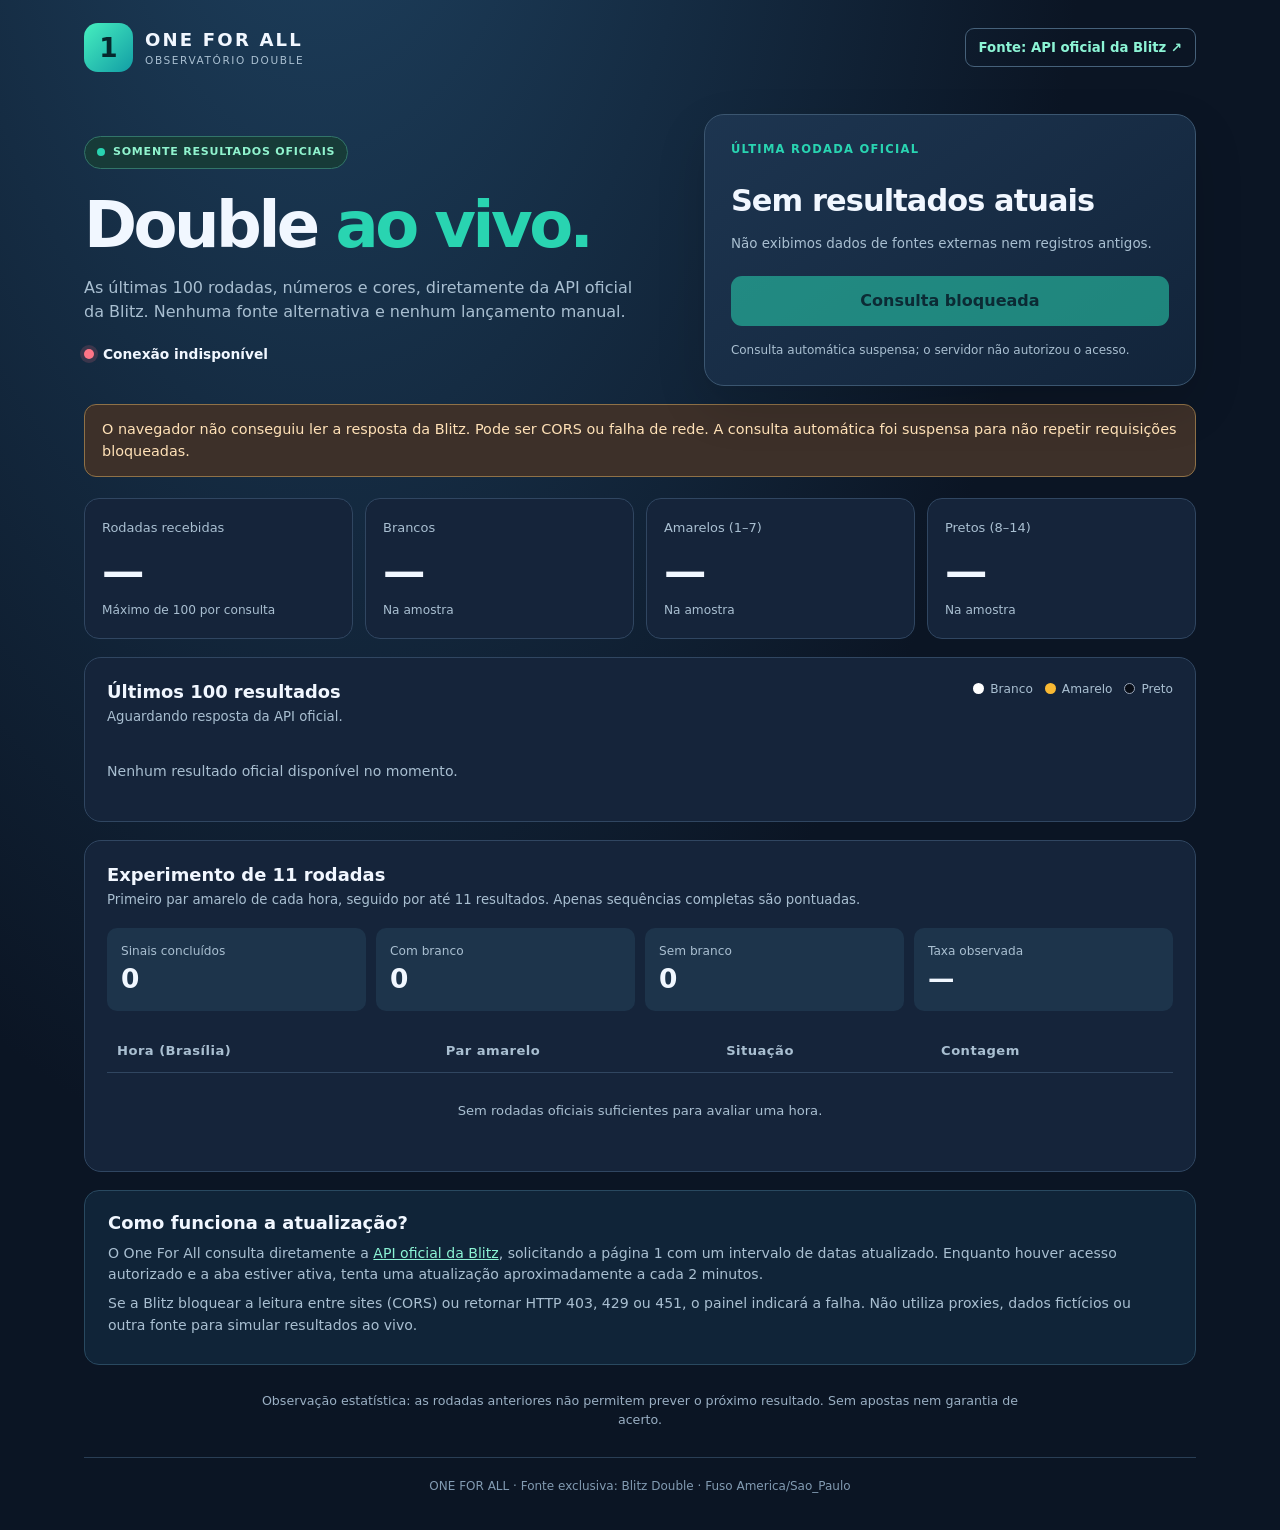
==== index.html @ 25e0403b "Ajusta explicação e força nova versão do script sem datas" ====
<!doctype html>
<html lang="pt-BR">
<head>
  <meta charset="utf-8">
  <meta name="viewport" content="width=device-width, initial-scale=1">
  <meta name="theme-color" content="#091521">
  <meta name="description" content="One For All: painel de monitoramento estatístico dos últimos 100 resultados oficiais do Double da Blitz.">
  <title>One For All | Double ao vivo</title>
  <link rel="stylesheet" href="./style.css">
  <script src="./app.js?v=20261115-sem-datas" defer></script>
</head>
<body>
  <div class="shell">
    <header class="topbar">
      <div class="brand"><span class="brand-icon">1</span><div><strong>ONE FOR ALL</strong><small>OBSERVATÓRIO DOUBLE</small></div></div>
      <a class="source-link" id="apiLink" href="https://blitz4.casino/api/singleplayer-originals/originals/roulette_games/recent/history/1" target="_blank" rel="noopener noreferrer">Fonte: API oficial da Blitz <span aria-hidden="true">↗</span></a>
    </header>

    <main>
      <section class="hero">
        <div class="hero-heading">
          <div class="eyebrow"><span class="eyebrow-dot"></span> SOMENTE RESULTADOS OFICIAIS</div>
          <h1>Double <span>ao vivo.</span></h1>
          <p>As últimas 100 rodadas, números e cores, diretamente da API oficial da Blitz. Nenhuma fonte alternativa e nenhum lançamento manual.</p>
          <div class="connection">
            <span class="status-dot" id="statusDot" aria-hidden="true"></span>
            <span id="statusBadge" aria-live="polite">Conectando...</span>
          </div>
        </div>
        <div class="status-panel">
          <div class="small-label">ÚLTIMA RODADA OFICIAL</div>
          <div class="last-result" id="lastResult">Aguardando conexão</div>
          <p id="lastResultDetails">O primeiro carregamento acontecerá automaticamente.</p>
          <button id="refreshBtn" class="action" type="button">Atualizar agora</button>
          <p class="hint" id="nextUpdate">A atualização é automática enquanto esta página estiver aberta.</p>
        </div>
      </section>

      <div id="notice" class="notice neutral" role="status" aria-live="polite">
        Consultando a primeira página da API oficial, com até 100 resultados.
      </div>

      <section class="stats" aria-label="Estatísticas das rodadas oficiais">
        <div class="stat"><span>Rodadas recebidas</span><strong id="sampleTotal">—</strong><small>Máximo de 100 por consulta</small></div>
        <div class="stat"><span>Brancos</span><strong id="countWhite">—</strong><small id="pctWhite">Na amostra</small></div>
        <div class="stat"><span>Amarelos (1–7)</span><strong id="countYellow">—</strong><small id="pctYellow">Na amostra</small></div>
        <div class="stat"><span>Pretos (8–14)</span><strong id="countBlack">—</strong><small id="pctBlack">Na amostra</small></div>
      </section>

      <section class="panel">
        <div class="panel-title">
          <div><h2>Últimos 100 resultados</h2><p id="sampleDescription">Aguardando os dados oficiais.</p></div>
          <div class="legend"><span><i class="ball-key key-white"></i>Branco</span><span><i class="ball-key key-yellow"></i>Amarelo</span><span><i class="ball-key key-black"></i>Preto</span></div>
        </div>
        <div class="rounds" id="rounds" aria-label="Resultados da API oficial">Os resultados aparecerão quando a Blitz permitir a consulta.</div>
      </section>

      <section class="panel">
        <div class="panel-title">
          <div><h2>Experimento de 11 rodadas</h2><p>Primeiro par amarelo de cada hora, seguido por até 11 resultados. Apenas sequências completas são pontuadas.</p></div>
        </div>
        <div class="experiment-overview">
          <div><span>Sinais concluídos</span><strong id="signalTotal">0</strong></div>
          <div><span>Com branco</span><strong id="signalHits">0</strong></div>
          <div><span>Sem branco</span><strong id="signalMisses">0</strong></div>
          <div><span>Taxa observada</span><strong id="signalRate">—</strong></div>
        </div>
        <div class="table-container">
          <table>
            <thead><tr><th>Hora (Brasília)</th><th>Par amarelo</th><th>Situação</th><th>Contagem</th></tr></thead>
            <tbody id="historyRows"><tr><td class="empty" colspan="4">Aguardando rodadas suficientes.</td></tr></tbody>
          </table>
        </div>
      </section>

      <section class="help">
        <h2>Como funciona a atualização?</h2>
        <p>O One For All consulta diretamente a <a id="apiInfoLink" href="https://blitz4.casino/api/singleplayer-originals/originals/roulette_games/recent/history/1" target="_blank" rel="noopener noreferrer">API oficial da Blitz</a>, solicitando a página 1 com um intervalo de datas atualizado. Enquanto houver acesso autorizado e a aba estiver ativa, tenta uma atualização aproximadamente a cada 2 minutos.</p>
        <p>Se a Blitz bloquear a leitura entre sites (CORS) ou retornar HTTP 403, 429 ou 451, o painel indicará a falha. Não utiliza proxies, dados fictícios ou outra fonte para simular resultados ao vivo.</p>
      </section>
      <p class="disclaimer">Observação estatística: as rodadas anteriores não permitem prever o próximo resultado. Sem apostas nem garantia de acerto.</p>
    </main>
    <footer>ONE FOR ALL · Fonte exclusiva: Blitz Double · Fuso America/Sao_Paulo</footer>
  </div>
</body>
</html>
---- style.css ----
:root{color-scheme:dark;--bg:#0b1524;--panel:#15243a;--line:#304661;--text:#f1f7ff;--muted:#a9bfd1;--accent:#29d4b1;--warn:#f7c468}
*{box-sizing:border-box}
html{scroll-behavior:smooth}
body{margin:0;font-family:Inter,ui-sans-serif,system-ui,-apple-system,"Segoe UI",sans-serif;color:var(--text);background:radial-gradient(ellipse at 25% -20%,#1f4362 0%,var(--bg) 57%);line-height:1.5}
a{color:#8cf4d5}
button{font:inherit;cursor:pointer}
button:disabled{cursor:not-allowed;opacity:.55}
.shell{width:min(1160px,100%);padding:23px 24px 35px;margin:0 auto}
.topbar{display:flex;align-items:center;justify-content:space-between;gap:18px;padding:0 0 32px}
.brand{display:flex;gap:12px;align-items:center}
.brand-icon{display:grid;place-items:center;width:49px;height:49px;border-radius:14px;background:linear-gradient(135deg,#46efbf,#129da5);font-weight:900;font-size:1.65rem;color:#06272c}
.brand strong{display:block;font-size:1.13rem;letter-spacing:.12em}
.brand small{display:block;font-size:.66rem;letter-spacing:.15em;color:var(--muted)}
.source-link{font-size:.83rem;font-weight:650;text-decoration:none;border:1px solid #46617a;padding:9px 13px;border-radius:9px;white-space:nowrap}
.source-link:hover{background:#24405a}
.hero{display:grid;grid-template-columns:1fr minmax(320px,.83fr);gap:27px;align-items:stretch;margin:10px 0 18px}
.hero-heading{padding:22px 0 12px}
.eyebrow{display:inline-flex;align-items:center;gap:8px;background:#173b38;color:#90f3ce;border:1px solid #327569;border-radius:25px;padding:7px 12px;font-weight:700;letter-spacing:.07em;font-size:.69rem}
.eyebrow-dot{display:inline-block;width:8px;height:8px;border-radius:50%;background:var(--accent)}
h1{font-size:clamp(2.5rem,5vw,4rem);letter-spacing:-.055em;line-height:1.08;margin:22px 0 14px}
h1 span{color:var(--accent)}
.hero-heading p{font-size:1rem;color:var(--muted);max-width:550px}
.connection{display:flex;align-items:center;gap:9px;margin-top:20px;font-size:.86rem;font-weight:650}
.status-dot{display:block;width:10px;height:10px;border-radius:50%;background:#889cb0;box-shadow:0 0 0 4px #71859d22}
.status-dot.live{background:#24e4a8;box-shadow:0 0 0 4px #24e4a82d}
.status-dot.loading{background:#f4ce6c;box-shadow:0 0 0 4px #f4ce6c24}
.status-dot.delayed,.status-dot.rate-limited{background:#f2bd62;box-shadow:0 0 0 4px #f2bd6229}
.status-dot.denied,.status-dot.unavailable{background:#ff7587;box-shadow:0 0 0 4px #ff75872a}
.status-panel{border:1px solid #3b5670;border-radius:20px;background:linear-gradient(145deg,#1d3550,#12243a);box-shadow:0 20px 50px #0002;padding:26px;display:flex;flex-direction:column;justify-content:space-between;min-height:272px}
.small-label{letter-spacing:.11em;font-size:.72rem;font-weight:800;color:var(--accent)}
.last-result{font-size:clamp(1.15rem,2.5vw,1.9rem);font-weight:800;letter-spacing:-.03em;margin-top:15px}
.status-panel p{color:var(--muted);font-size:.84rem;margin:5px 0 17px}
.action{color:#032b29;background:var(--accent);border:0;border-radius:11px;padding:13px 18px;font-weight:800;width:100%}
.action:not(:disabled):hover{background:#71f4d0}
.status-panel .hint{font-size:.75rem;margin:10px 0 0}
.notice{border-radius:12px;border:1px solid var(--line);padding:14px 17px;margin-bottom:21px;font-size:.9rem}
.notice.neutral{background:#1a2c41;color:#cfdfec}
.notice.success{background:#173b34;color:#a5f4d9;border-color:#347962}
.notice.warn{background:#3d3029;color:#ffe1b7;border-color:#8f7147}
.stats{display:grid;grid-template-columns:repeat(4,minmax(0,1fr));gap:12px;margin-bottom:18px}
.stat{border:1px solid var(--line);border-radius:15px;padding:19px 17px;background:var(--panel);min-width:0;display:flex;flex-direction:column}
.stat span{font-size:.81rem;color:var(--muted)}
.stat strong{font-size:clamp(1.95rem,3.6vw,2.65rem);margin:7px 0 3px;line-height:1.25;font-weight:800}
.stat small{font-size:.76rem;color:var(--muted)}
.panel{border:1px solid var(--line);border-radius:17px;padding:22px;background:var(--panel);margin-bottom:18px}
.panel-title{display:flex;align-items:start;justify-content:space-between;gap:20px;margin-bottom:18px}
h2{font-size:1.12rem;line-height:1.35;margin:0 0 3px}
.panel-title p{font-size:.83rem;margin:0;color:var(--muted)}
.legend{display:flex;flex-wrap:wrap;gap:12px;align-items:center}
.legend span{display:flex;align-items:center;gap:6px;font-size:.76rem;color:var(--muted)}
.ball-key{height:11px;width:11px;border-radius:50%;display:inline-block}
.key-white{background:#fff}.key-yellow{background:#f9b933}.key-black{background:#080d16;border:1px solid #9aa6b8}
.rounds{display:flex;gap:10px;flex-wrap:wrap;min-height:54px;align-items:center}
.empty-rounds{font-size:.88rem;color:var(--muted)}
.round{display:grid;place-items:center;border-radius:50%;height:37px;width:37px;flex:none;font-weight:800;font-size:.85rem;border:2px solid #ffffff42;box-shadow:inset 0 1px 2px #ffffff17}
.round.c0{background:#f5f6f9;color:#273647;border-color:#d1dde8}
.round.c1{background:#f8bf35;color:#3f2b00;border-color:#da8c1c}
.round.c2{background:#050b13;color:#f4f7fb;border-color:#70819c}
.experiment-overview{display:grid;grid-template-columns:repeat(4,1fr);gap:10px;margin:4px 0 18px}
.experiment-overview>div{display:flex;flex-direction:column;gap:2px;background:#1d344b;padding:14px;border-radius:10px}
.experiment-overview span{font-size:.76rem;color:var(--muted)}
.experiment-overview strong{font-size:1.65rem;line-height:1.3}
.table-container{overflow-x:auto}
table{border-collapse:collapse;width:100%;min-width:580px}
th{text-align:left;color:var(--muted);font-size:.74rem;font-weight:700;letter-spacing:.035em}
th,td{border-bottom:1px solid #304660;padding:12px 10px;font-size:.82rem}
tbody tr:last-child td{border-bottom:none}
.empty{text-align:center;padding:28px;color:var(--muted)}
.result-status{display:inline-block;padding:4px 9px;border-radius:7px;background:#30445b;border:1px solid #48617a;white-space:nowrap;font-size:.77rem}
.result-status.acerto{color:#90eac4;background:#16483e;border-color:#347562}
.result-status.falha{color:#ffbdc4;background:#4c303b;border-color:#805564}
.result-status.pendente,.result-status.observando{color:#ffe1ae;background:#54452c;border-color:#81704c}
.help{border:1px solid #294960;border-radius:15px;padding:20px 23px;background:#102438}
.help h2{margin-bottom:8px}
.help p{margin:8px 0;font-size:.88rem;color:var(--muted)}
.disclaimer{font-size:.79rem;text-align:center;color:#9aafc3;max-width:800px;margin:27px auto}
footer{border-top:1px solid #293e55;text-align:center;font-size:.75rem;padding-top:19px;color:#829bb2}
:focus-visible{outline:3px solid #ffe6a2;outline-offset:3px}
@media(max-width:940px){.hero{grid-template-columns:1fr}.hero-heading{padding:0}.hero-heading h1{margin:15px 0}.status-panel{min-height:235px}.stats{grid-template-columns:repeat(2,1fr)}}
@media(max-width:610px){.shell{padding:14px 12px 26px}.topbar{padding-bottom:18px}.brand-icon{width:40px;height:40px;font-size:1.35rem}.brand strong{font-size:.89rem}.brand small{font-size:.6rem}.source-link{font-size:.69rem;padding:7px 8px;white-space:normal;max-width:170px;text-align:center}.hero-heading p{font-size:.9rem}.status-panel{padding:18px}.stat{padding:13px}.stat strong{font-size:1.95rem}.panel{padding:15px}.panel-title{flex-direction:column;gap:10px}.experiment-overview{grid-template-columns:repeat(2,1fr)}.rounds{gap:7px}.round{width:33px;height:33px;font-size:.77rem}}
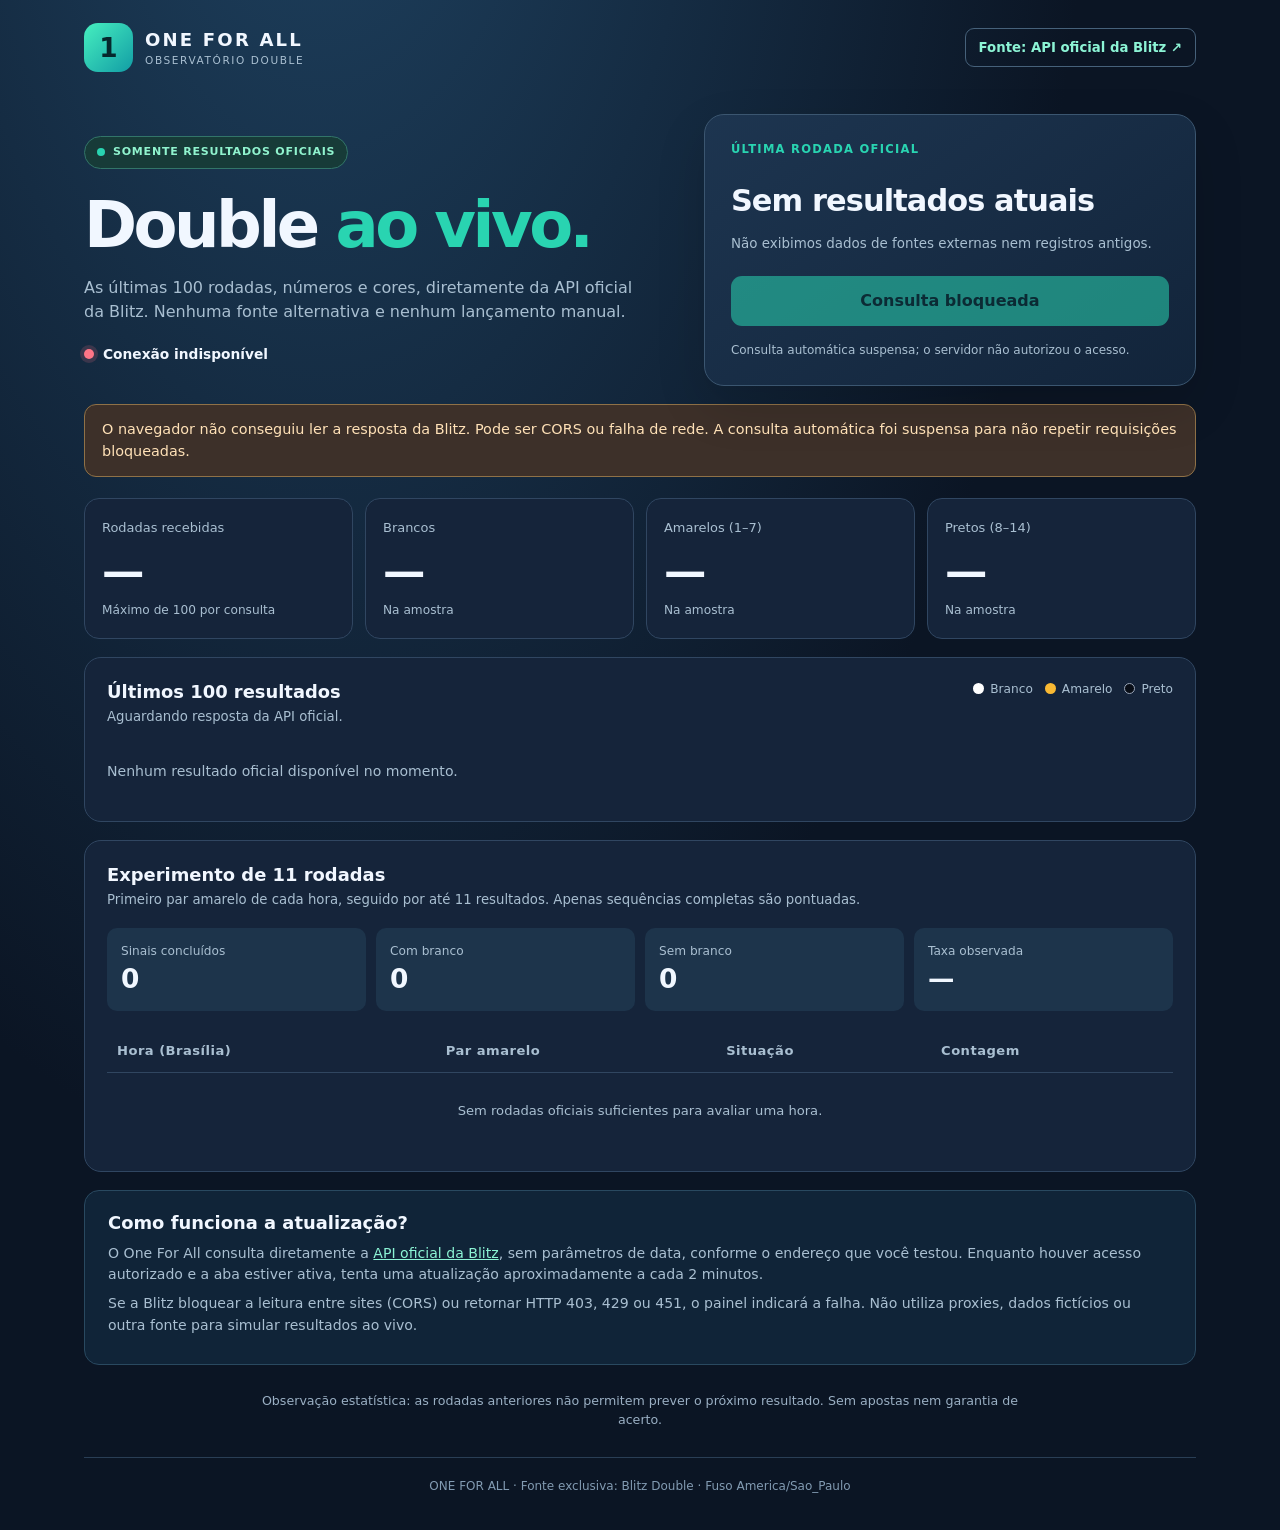
==== commit 299b0384: "Esclarece consulta ao endpoint padrão sem parâmetros" ====
--- a/index.html
+++ b/index.html
@@ -37,7 +37,7 @@
       </section>
 
       <div id="notice" class="notice neutral" role="status" aria-live="polite">
-        Consultando a primeira página da API oficial, com até 100 resultados.
+        Consultando a API oficial sem filtros de data, com até 100 resultados.
       </div>
 
       <section class="stats" aria-label="Estatísticas das rodadas oficiais">
@@ -75,7 +75,7 @@
 
       <section class="help">
         <h2>Como funciona a atualização?</h2>
-        <p>O One For All consulta diretamente a <a id="apiInfoLink" href="https://blitz4.casino/api/singleplayer-originals/originals/roulette_games/recent/history/1" target="_blank" rel="noopener noreferrer">API oficial da Blitz</a>, solicitando a página 1 com um intervalo de datas atualizado. Enquanto houver acesso autorizado e a aba estiver ativa, tenta uma atualização aproximadamente a cada 2 minutos.</p>
+        <p>O One For All consulta diretamente a <a id="apiInfoLink" href="https://blitz4.casino/api/singleplayer-originals/originals/roulette_games/recent/history/1" target="_blank" rel="noopener noreferrer">API oficial da Blitz</a>, sem parâmetros de data, conforme o endereço que você testou. Enquanto houver acesso autorizado e a aba estiver ativa, tenta uma atualização aproximadamente a cada 2 minutos.</p>
         <p>Se a Blitz bloquear a leitura entre sites (CORS) ou retornar HTTP 403, 429 ou 451, o painel indicará a falha. Não utiliza proxies, dados fictícios ou outra fonte para simular resultados ao vivo.</p>
       </section>
       <p class="disclaimer">Observação estatística: as rodadas anteriores não permitem prever o próximo resultado. Sem apostas nem garantia de acerto.</p>
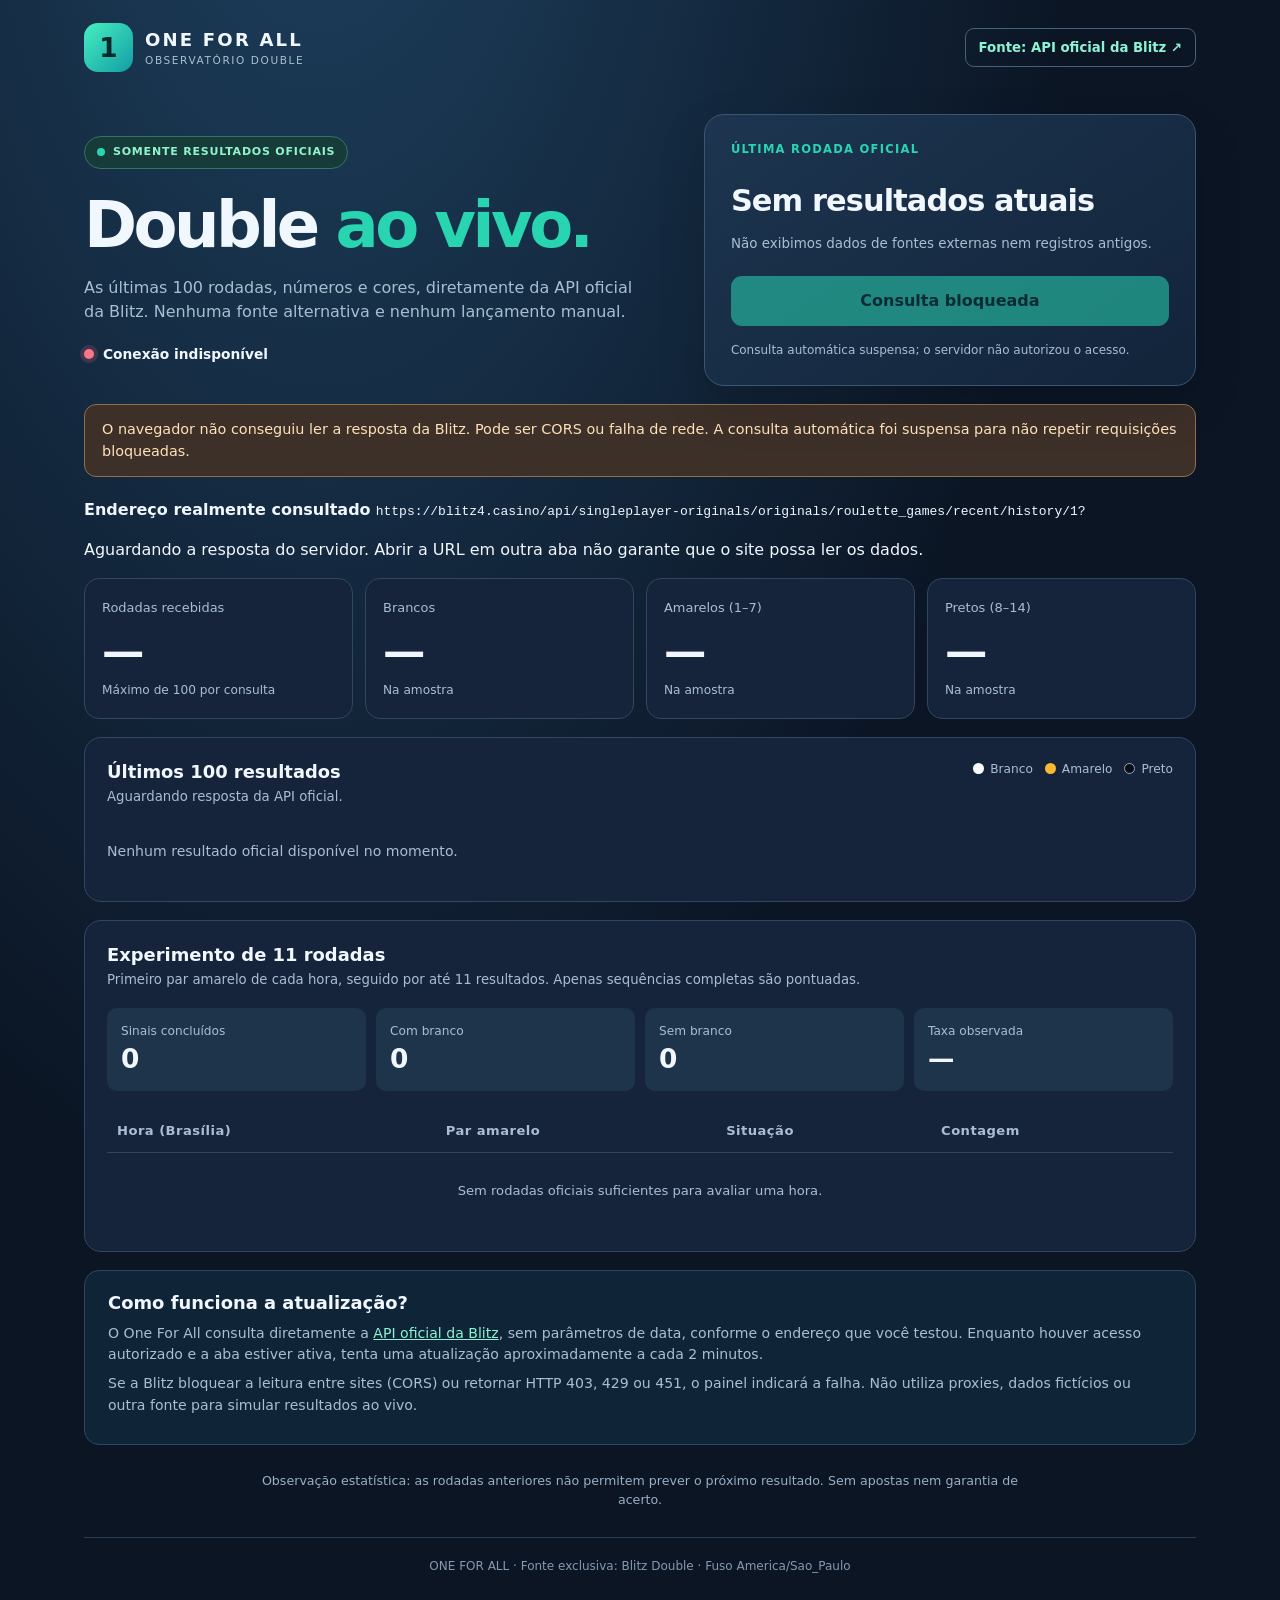
==== commit fd299c57: "Mostra endereço exato consultado e diagnóstico de conexão" ====
--- a/index.html
+++ b/index.html
@@ -7,7 +7,7 @@
   <meta name="description" content="One For All: painel de monitoramento estatístico dos últimos 100 resultados oficiais do Double da Blitz.">
   <title>One For All | Double ao vivo</title>
   <link rel="stylesheet" href="./style.css">
-  <script src="./app.js?v=20261115-sem-datas" defer></script>
+  <script src="./app.js?v=20261115-diagnostico-url" defer></script>
 </head>
 <body>
   <div class="shell">
@@ -39,6 +39,12 @@
       <div id="notice" class="notice neutral" role="status" aria-live="polite">
         Consultando a API oficial sem filtros de data, com até 100 resultados.
       </div>
+      <section class="request-info" aria-label="Diagnóstico da conexão">
+        <div><strong>Endereço realmente consultado</strong>
+          <code id="requestedUrl">https://blitz4.casino/api/singleplayer-originals/originals/roulette_games/recent/history/1?</code>
+        </div>
+        <p id="requestInfo" aria-live="polite">Aguardando a resposta do servidor. Abrir a URL em outra aba não garante que o site possa ler os dados.</p>
+      </section>
 
       <section class="stats" aria-label="Estatísticas das rodadas oficiais">
         <div class="stat"><span>Rodadas recebidas</span><strong id="sampleTotal">—</strong><small>Máximo de 100 por consulta</small></div>
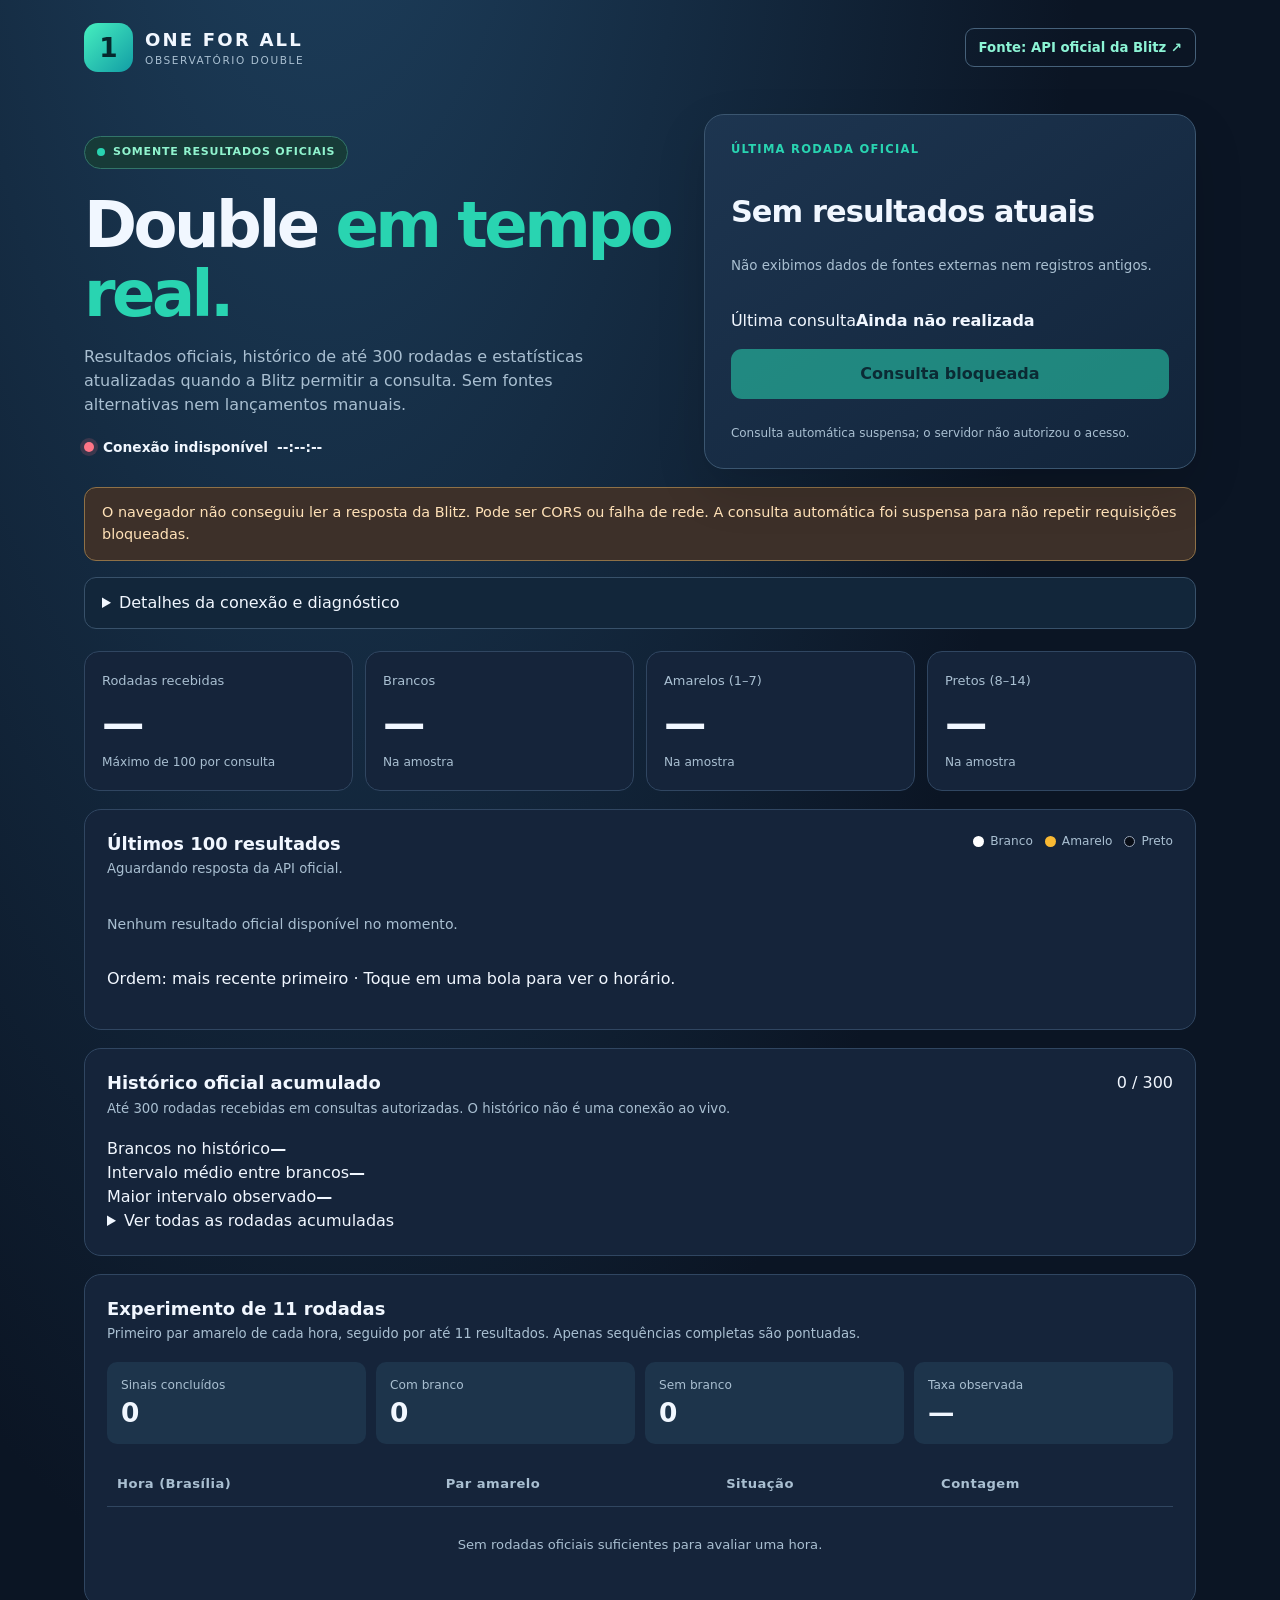
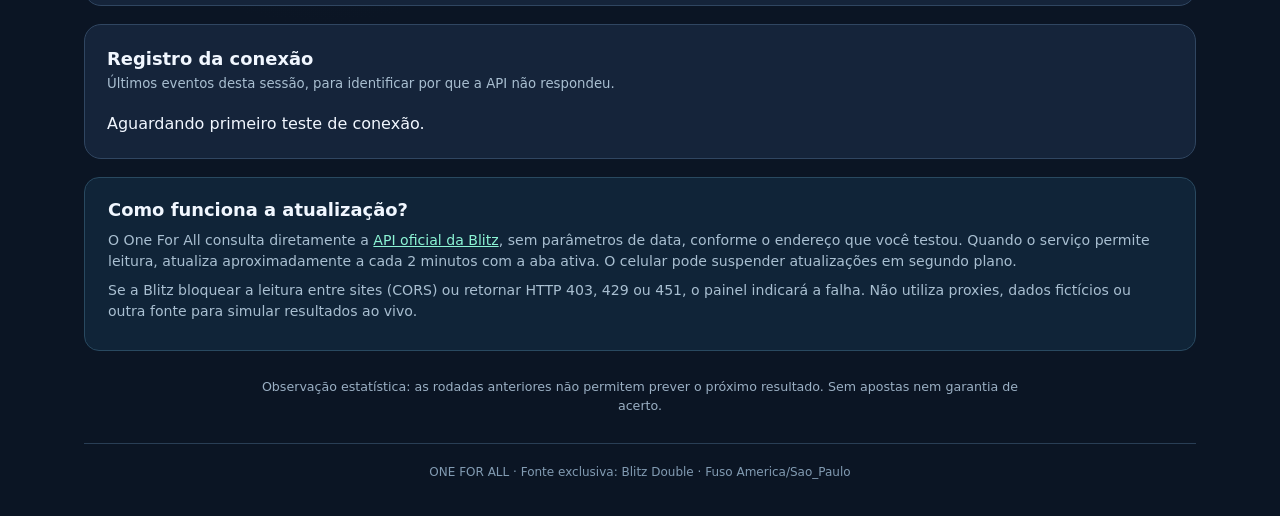
==== commit 88ba51d6: "Reestrutura One For All para celular com histórico 300, barras e diagnóstico acessível" ====
--- a/index.html
+++ b/index.html
@@ -2,12 +2,14 @@
 <html lang="pt-BR">
 <head>
   <meta charset="utf-8">
-  <meta name="viewport" content="width=device-width, initial-scale=1">
+  <meta name="viewport" content="width=device-width, initial-scale=1, viewport-fit=cover">
+  <meta name="color-scheme" content="dark">
+  <meta name="apple-mobile-web-app-title" content="One For All">
   <meta name="theme-color" content="#091521">
   <meta name="description" content="One For All: painel de monitoramento estatístico dos últimos 100 resultados oficiais do Double da Blitz.">
   <title>One For All | Double ao vivo</title>
   <link rel="stylesheet" href="./style.css">
-  <script src="./app.js?v=20261115-diagnostico-url" defer></script>
+  <script src="./app.js?v=20261115-mobile-plus-v1" defer></script>
 </head>
 <body>
   <div class="shell">
@@ -20,17 +22,19 @@
       <section class="hero">
         <div class="hero-heading">
           <div class="eyebrow"><span class="eyebrow-dot"></span> SOMENTE RESULTADOS OFICIAIS</div>
-          <h1>Double <span>ao vivo.</span></h1>
-          <p>As últimas 100 rodadas, números e cores, diretamente da API oficial da Blitz. Nenhuma fonte alternativa e nenhum lançamento manual.</p>
+          <h1>Double <span>em tempo real.</span></h1>
+          <p>Resultados oficiais, histórico de até 300 rodadas e estatísticas atualizadas quando a Blitz permitir a consulta. Sem fontes alternativas nem lançamentos manuais.</p>
           <div class="connection">
             <span class="status-dot" id="statusDot" aria-hidden="true"></span>
             <span id="statusBadge" aria-live="polite">Conectando...</span>
+            <span class="live-clock" id="liveClock" aria-label="Horário de Brasília">--:--:--</span>
           </div>
         </div>
         <div class="status-panel">
           <div class="small-label">ÚLTIMA RODADA OFICIAL</div>
           <div class="last-result" id="lastResult">Aguardando conexão</div>
           <p id="lastResultDetails">O primeiro carregamento acontecerá automaticamente.</p>
+          <div class="sync-meta"><span>Última consulta</span><strong id="lastChecked">Ainda não realizada</strong></div>
           <button id="refreshBtn" class="action" type="button">Atualizar agora</button>
           <p class="hint" id="nextUpdate">A atualização é automática enquanto esta página estiver aberta.</p>
         </div>
@@ -39,12 +43,13 @@
       <div id="notice" class="notice neutral" role="status" aria-live="polite">
         Consultando a API oficial sem filtros de data, com até 100 resultados.
       </div>
-      <section class="request-info" aria-label="Diagnóstico da conexão">
-        <div><strong>Endereço realmente consultado</strong>
+      <details class="request-info" aria-label="Diagnóstico da conexão">
+        <summary>Detalhes da conexão e diagnóstico</summary>
+        <div class="details-inner"><strong>Endereço consultado</strong>
           <code id="requestedUrl">https://blitz4.casino/api/singleplayer-originals/originals/roulette_games/recent/history/1?</code>
+          <p id="requestInfo" aria-live="polite">Aguardando resposta. Abrir a URL diretamente não garante autorização de leitura entre domínios.</p>
         </div>
-        <p id="requestInfo" aria-live="polite">Aguardando a resposta do servidor. Abrir a URL em outra aba não garante que o site possa ler os dados.</p>
-      </section>
+      </details>
 
       <section class="stats" aria-label="Estatísticas das rodadas oficiais">
         <div class="stat"><span>Rodadas recebidas</span><strong id="sampleTotal">—</strong><small>Máximo de 100 por consulta</small></div>
@@ -59,6 +64,28 @@
           <div class="legend"><span><i class="ball-key key-white"></i>Branco</span><span><i class="ball-key key-yellow"></i>Amarelo</span><span><i class="ball-key key-black"></i>Preto</span></div>
         </div>
         <div class="rounds" id="rounds" aria-label="Resultados da API oficial">Os resultados aparecerão quando a Blitz permitir a consulta.</div>
+        <div class="frequency-bars" aria-label="Frequência das cores na última amostra">
+          <span class="bar-segment white-segment" id="barWhite"></span>
+          <span class="bar-segment yellow-segment" id="barYellow"></span>
+          <span class="bar-segment black-segment" id="barBlack"></span>
+        </div>
+        <p class="sample-footnote">Ordem: mais recente primeiro · Toque em uma bola para ver o horário.</p>
+      </section>
+
+      <section class="panel" id="historico300">
+        <div class="panel-title">
+          <div><h2>Histórico oficial acumulado</h2><p id="archiveDescription">Até 300 rodadas recebidas em consultas autorizadas. O histórico não é uma conexão ao vivo.</p></div>
+          <span class="history-count" id="archiveCount">0 / 300</span>
+        </div>
+        <div class="archive-metrics">
+          <div><span>Brancos no histórico</span><strong id="archiveWhites">—</strong></div>
+          <div><span>Intervalo médio entre brancos</span><strong id="archiveMeanGap">—</strong></div>
+          <div><span>Maior intervalo observado</span><strong id="archiveMaxGap">—</strong></div>
+        </div>
+        <details class="archive-disclosure">
+          <summary>Ver todas as rodadas acumuladas</summary>
+          <div class="rounds history-rounds" id="archiveRounds">O histórico ficará disponível após uma consulta oficial bem-sucedida.</div>
+        </details>
       </section>
 
       <section class="panel">
@@ -79,9 +106,14 @@
         </div>
       </section>
 
+      <section class="panel connection-history">
+        <div class="panel-title"><div><h2>Registro da conexão</h2><p>Últimos eventos desta sessão, para identificar por que a API não respondeu.</p></div></div>
+        <div class="event-list" id="eventList">Aguardando primeiro teste de conexão.</div>
+      </section>
+
       <section class="help">
         <h2>Como funciona a atualização?</h2>
-        <p>O One For All consulta diretamente a <a id="apiInfoLink" href="https://blitz4.casino/api/singleplayer-originals/originals/roulette_games/recent/history/1" target="_blank" rel="noopener noreferrer">API oficial da Blitz</a>, sem parâmetros de data, conforme o endereço que você testou. Enquanto houver acesso autorizado e a aba estiver ativa, tenta uma atualização aproximadamente a cada 2 minutos.</p>
+        <p>O One For All consulta diretamente a <a id="apiInfoLink" href="https://blitz4.casino/api/singleplayer-originals/originals/roulette_games/recent/history/1" target="_blank" rel="noopener noreferrer">API oficial da Blitz</a>, sem parâmetros de data, conforme o endereço que você testou. Quando o serviço permite leitura, atualiza aproximadamente a cada 2 minutos com a aba ativa. O celular pode suspender atualizações em segundo plano.</p>
         <p>Se a Blitz bloquear a leitura entre sites (CORS) ou retornar HTTP 403, 429 ou 451, o painel indicará a falha. Não utiliza proxies, dados fictícios ou outra fonte para simular resultados ao vivo.</p>
       </section>
       <p class="disclaimer">Observação estatística: as rodadas anteriores não permitem prever o próximo resultado. Sem apostas nem garantia de acerto.</p>
--- a/style.css
+++ b/style.css
@@ -78,3 +78,9 @@
 :focus-visible{outline:3px solid #ffe6a2;outline-offset:3px}
 @media(max-width:940px){.hero{grid-template-columns:1fr}.hero-heading{padding:0}.hero-heading h1{margin:15px 0}.status-panel{min-height:235px}.stats{grid-template-columns:repeat(2,1fr)}}
 @media(max-width:610px){.shell{padding:14px 12px 26px}.topbar{padding-bottom:18px}.brand-icon{width:40px;height:40px;font-size:1.35rem}.brand strong{font-size:.89rem}.brand small{font-size:.6rem}.source-link{font-size:.69rem;padding:7px 8px;white-space:normal;max-width:170px;text-align:center}.hero-heading p{font-size:.9rem}.status-panel{padding:18px}.stat{padding:13px}.stat strong{font-size:1.95rem}.panel{padding:15px}.panel-title{flex-direction:column;gap:10px}.experiment-overview{grid-template-columns:repeat(2,1fr)}.rounds{gap:7px}.round{width:33px;height:33px;font-size:.77rem}}
+
+/* Diagnóstico de uma única origem, visível inclusive em dispositivos móveis. */
+.request-info{margin:-5px 0 22px;padding:13px 17px;border-radius:12px;background:#12263a;border:1px solid #38516a}
+.request-info strong{display:block;color:#aeead9;font-size:.77rem;margin-bottom:6px}
+.request-info code{display:block;color:#e5f2ff;font-size:.74rem;overflow-wrap:anywhere;white-space:normal}
+.request-info p{color:#b7cadc;font-size:.81rem;margin:9px 0 0}
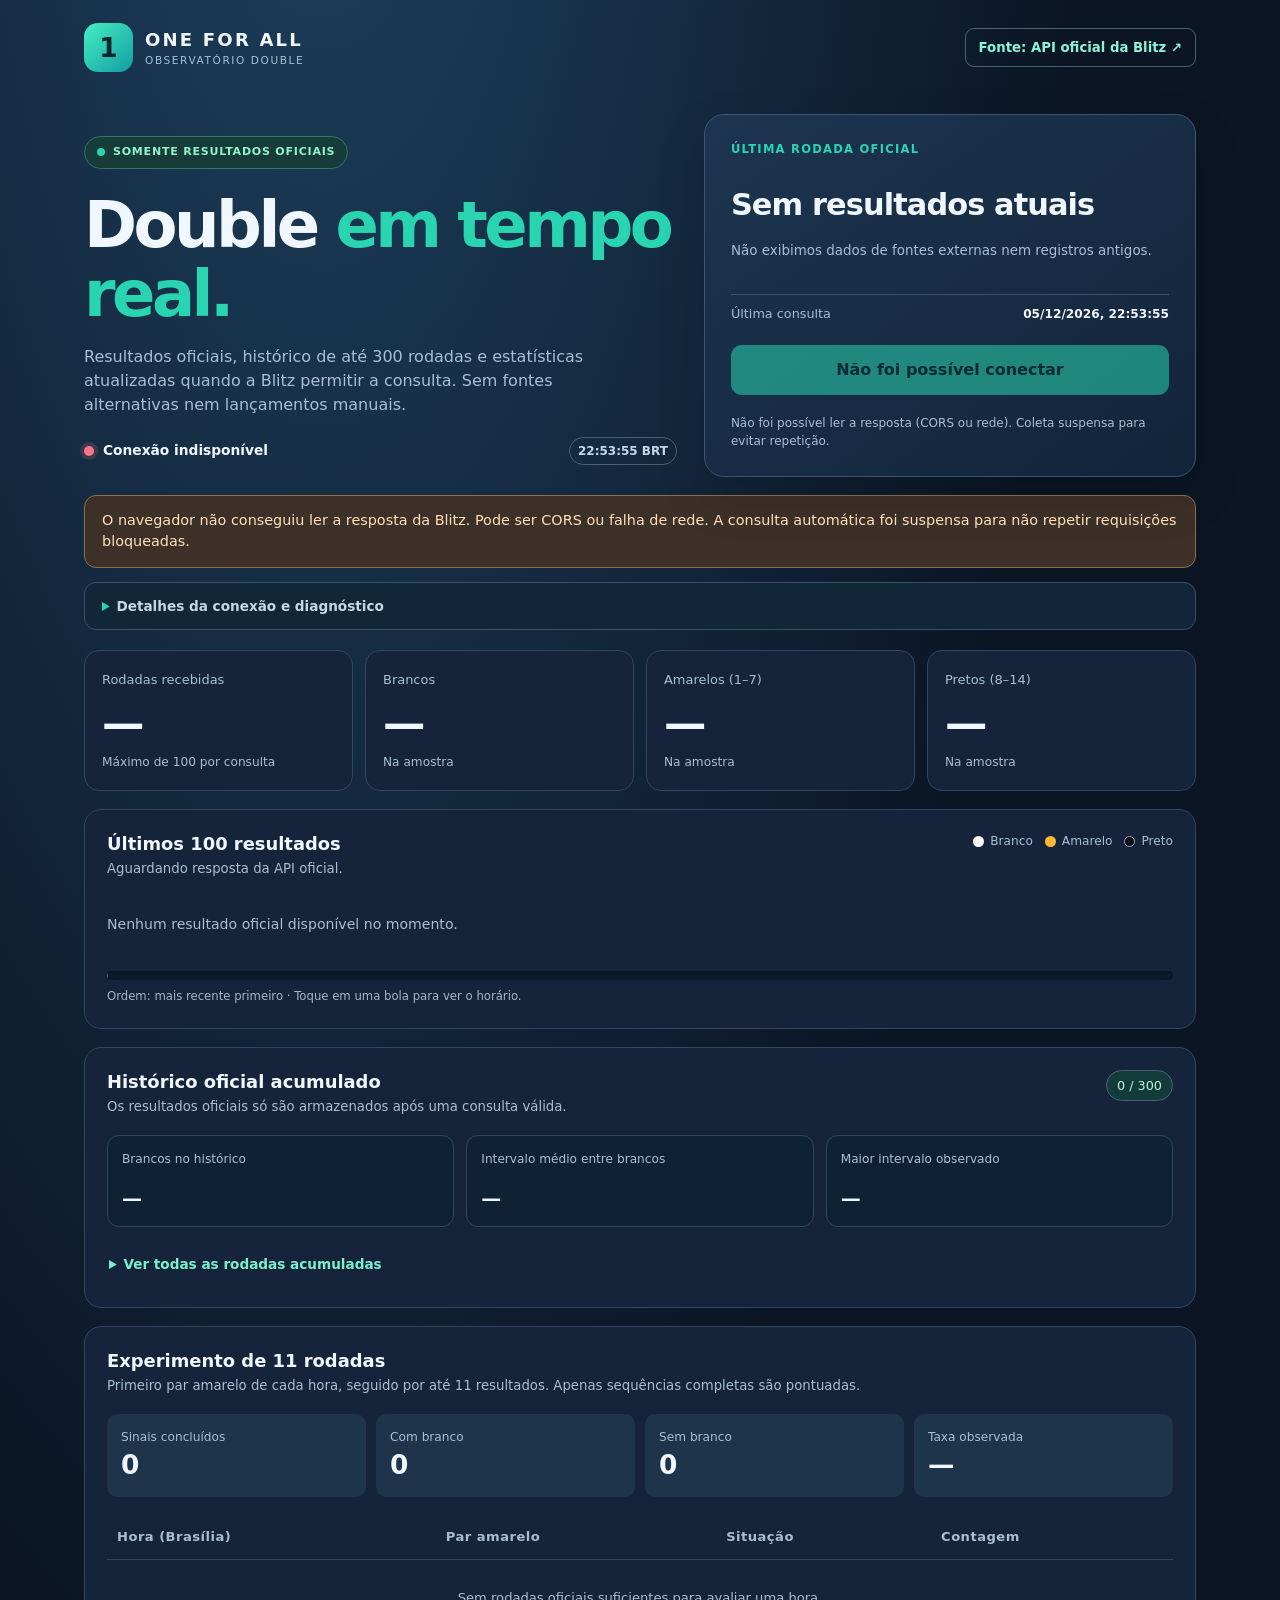
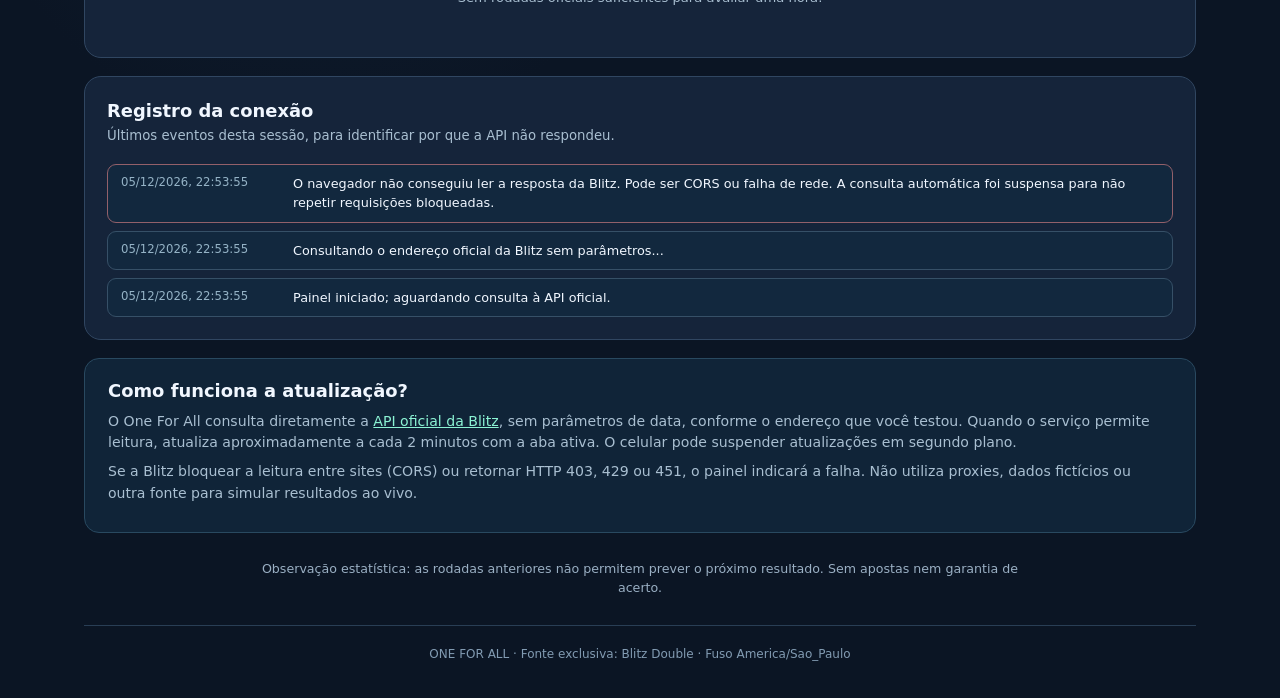
==== commit b7b540a3: "Atualiza versão do script para corrigir diagnóstico no celular" ====
--- a/index.html
+++ b/index.html
@@ -9,7 +9,7 @@
   <meta name="description" content="One For All: painel de monitoramento estatístico dos últimos 100 resultados oficiais do Double da Blitz.">
   <title>One For All | Double ao vivo</title>
   <link rel="stylesheet" href="./style.css">
-  <script src="./app.js?v=20261115-mobile-plus-v1" defer></script>
+  <script src="./app.js?v=20261115-diagnostico-preciso" defer></script>
 </head>
 <body>
   <div class="shell">
--- a/style.css
+++ b/style.css
@@ -84,3 +84,60 @@
 .request-info strong{display:block;color:#aeead9;font-size:.77rem;margin-bottom:6px}
 .request-info code{display:block;color:#e5f2ff;font-size:.74rem;overflow-wrap:anywhere;white-space:normal}
 .request-info p{color:#b7cadc;font-size:.81rem;margin:9px 0 0}
+
+
+/* ONE FOR ALL mobile plus — progressive enhancements */
+.live-clock{margin-left:auto;font-variant-numeric:tabular-nums;color:#bfdbeb;
+  font-size:.75rem;font-weight:700;border:1px solid #476078;padding:4px 8px;border-radius:20px}
+.sync-meta{display:flex;gap:12px;align-items:center;justify-content:space-between;
+  padding:9px 0 13px;border-top:1px solid #38546b;margin-top:7px;font-size:.8rem}
+.sync-meta span{color:#a7becf}.sync-meta strong{font-size:.76rem;text-align:right}
+.request-info{margin:-7px 0 20px}
+.request-info summary{cursor:pointer;color:#c2d8e5;font-size:.85rem;font-weight:700}
+.request-info summary::marker{color:#29d4b1}
+.request-info .details-inner{padding-top:14px}
+.frequency-bars{display:flex;width:100%;height:9px;border-radius:20px;overflow:hidden;
+  background:#0c1c2d;margin:20px 0 8px;box-shadow:inset 0 1px 4px #0005}
+.frequency-bars .bar-segment{display:block;width:0%;transition:width .4s ease}
+.white-segment{background:#eaf2fb}.yellow-segment{background:#f7c14c}.black-segment{background:#030b15;border-right:1px solid #4d6173}
+.sample-footnote{font-size:.73rem;color:#a2b7cb;margin:0}
+.history-count{font-size:.8rem;font-variant-numeric:tabular-nums;white-space:nowrap;
+  border:1px solid #456576;color:#baf4dd;background:#123b3a;border-radius:20px;padding:5px 10px}
+.archive-metrics{display:grid;grid-template-columns:repeat(3,minmax(0,1fr));gap:12px;margin:16px 0}
+.archive-metrics>div{padding:14px;background:#0f2134;border:1px solid #30485d;border-radius:12px;min-width:0}
+.archive-metrics span{display:block;font-size:.76rem;color:#adc0d2;min-height:2.3em}
+.archive-metrics strong{display:block;font-weight:800;font-size:1.25rem;margin-top:7px;line-height:1.35}
+.archive-disclosure summary{cursor:pointer;color:#7af0cb;font-weight:700;font-size:.85rem;padding:11px 2px}
+.archive-disclosure summary:focus-visible{outline:2px solid #aff7d8}
+.history-rounds{padding:13px 0;max-height:360px;overflow-y:auto;align-content:flex-start}
+.history-rounds .round{width:30px;height:30px;font-size:.7rem}
+.event-list{display:flex;flex-direction:column;gap:8px}
+.log-entry{display:grid;grid-template-columns:160px minmax(0,1fr);gap:12px;border:1px solid #365067;
+  background:#12283e;border-radius:9px;padding:9px 13px;font-size:.8rem}
+.log-entry span{color:#95b3c6;font-variant-numeric:tabular-nums;font-size:.73rem}
+.log-entry p{margin:0;overflow-wrap:anywhere}
+.log-entry.live{border-color:#2f7b63}.log-entry.denied,.log-entry.unavailable{border-color:#93606a}
+@media (max-width:640px){
+  body{padding-bottom:env(safe-area-inset-bottom)}
+  .shell{padding-top:max(14px,env(safe-area-inset-top))}
+  .live-clock{margin-left:0}
+  .connection{flex-wrap:wrap}
+  .hero{gap:12px}
+  .hero-heading{padding:4px 3px}
+  .hero-heading h1{font-size:2.55rem}
+  .status-panel{min-height:235px}
+  .stats{gap:8px}
+  .stat{border-radius:12px}
+  .panel-title{gap:9px}
+  .archive-metrics{gap:7px}
+  .archive-metrics>div{padding:10px 8px}
+  .archive-metrics span{font-size:.66rem}
+  .archive-metrics strong{font-size:.94rem}
+  .log-entry{grid-template-columns:1fr;gap:3px}
+  .rounds{gap:6px}
+  .round{height:34px;width:34px;font-size:.75rem}
+  .history-rounds{max-height:250px}
+}
+@media (prefers-reduced-motion:reduce){
+  .frequency-bars .bar-segment{transition:none}
+}
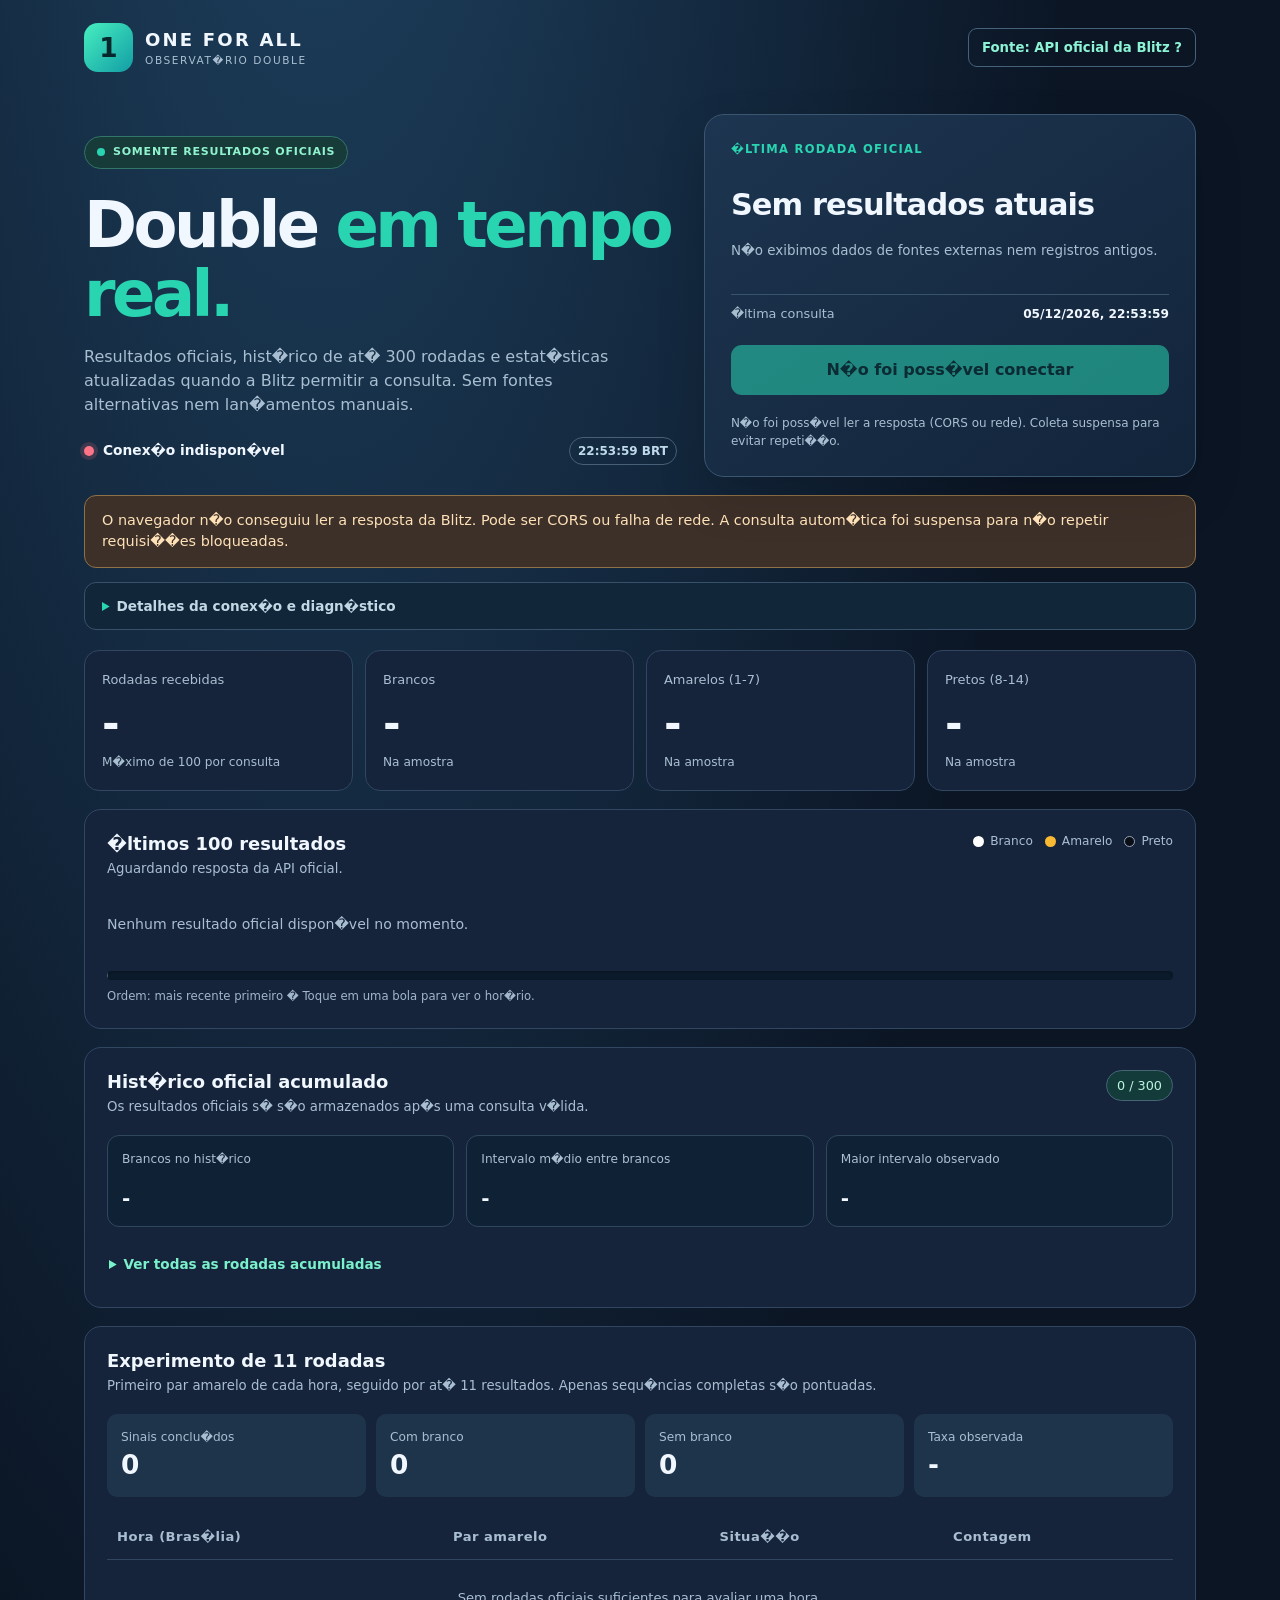
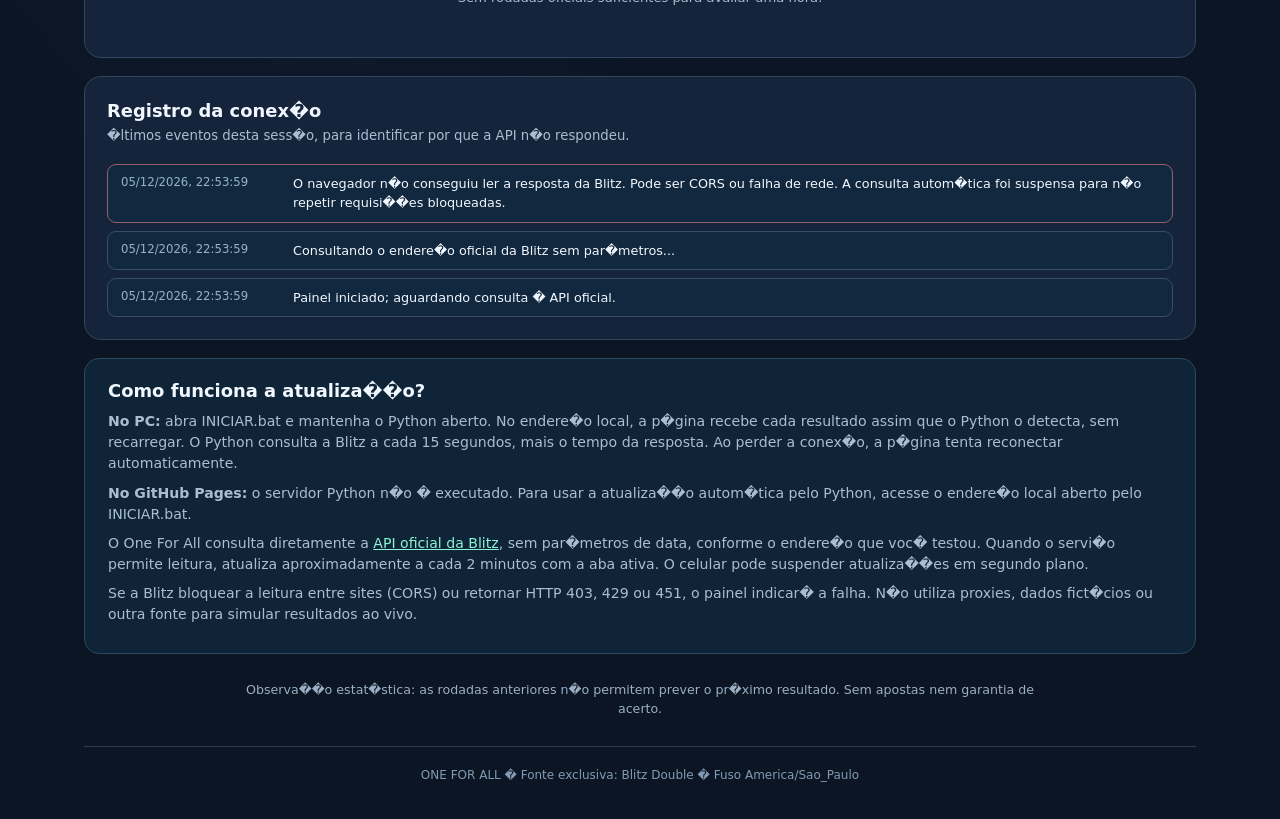
==== commit 65b07df5: "Atualiza painel pelo servidor Python com SSE e preserva verificador" ====
--- a/index.html
+++ b/index.html
@@ -6,16 +6,16 @@
   <meta name="color-scheme" content="dark">
   <meta name="apple-mobile-web-app-title" content="One For All">
   <meta name="theme-color" content="#091521">
-  <meta name="description" content="One For All: painel de monitoramento estatístico dos últimos 100 resultados oficiais do Double da Blitz.">
+  <meta name="description" content="One For All: painel de monitoramento estat�stico dos �ltimos 100 resultados oficiais do Double da Blitz.">
   <title>One For All | Double ao vivo</title>
   <link rel="stylesheet" href="./style.css">
-  <script src="./app.js?v=20261115-diagnostico-preciso" defer></script>
+  <script src="./app.js?v=20261115-stream-local" defer></script>
 </head>
 <body>
   <div class="shell">
     <header class="topbar">
-      <div class="brand"><span class="brand-icon">1</span><div><strong>ONE FOR ALL</strong><small>OBSERVATÓRIO DOUBLE</small></div></div>
-      <a class="source-link" id="apiLink" href="https://blitz4.casino/api/singleplayer-originals/originals/roulette_games/recent/history/1" target="_blank" rel="noopener noreferrer">Fonte: API oficial da Blitz <span aria-hidden="true">↗</span></a>
+      <div class="brand"><span class="brand-icon">1</span><div><strong>ONE FOR ALL</strong><small>OBSERVAT�RIO DOUBLE</small></div></div>
+      <a class="source-link" id="apiLink" href="https://blitz4.casino/api/singleplayer-originals/originals/roulette_games/recent/history/1" target="_blank" rel="noopener noreferrer">Fonte: API oficial da Blitz <span aria-hidden="true">?</span></a>
     </header>
 
     <main>
@@ -23,102 +23,104 @@
         <div class="hero-heading">
           <div class="eyebrow"><span class="eyebrow-dot"></span> SOMENTE RESULTADOS OFICIAIS</div>
           <h1>Double <span>em tempo real.</span></h1>
-          <p>Resultados oficiais, histórico de até 300 rodadas e estatísticas atualizadas quando a Blitz permitir a consulta. Sem fontes alternativas nem lançamentos manuais.</p>
+          <p>Resultados oficiais, hist�rico de at� 300 rodadas e estat�sticas atualizadas quando a Blitz permitir a consulta. Sem fontes alternativas nem lan�amentos manuais.</p>
           <div class="connection">
             <span class="status-dot" id="statusDot" aria-hidden="true"></span>
             <span id="statusBadge" aria-live="polite">Conectando...</span>
-            <span class="live-clock" id="liveClock" aria-label="Horário de Brasília">--:--:--</span>
+            <span class="live-clock" id="liveClock" aria-label="Hor�rio de Bras�lia">--:--:--</span>
           </div>
         </div>
         <div class="status-panel">
-          <div class="small-label">ÚLTIMA RODADA OFICIAL</div>
-          <div class="last-result" id="lastResult">Aguardando conexão</div>
-          <p id="lastResultDetails">O primeiro carregamento acontecerá automaticamente.</p>
-          <div class="sync-meta"><span>Última consulta</span><strong id="lastChecked">Ainda não realizada</strong></div>
+          <div class="small-label">�LTIMA RODADA OFICIAL</div>
+          <div class="last-result" id="lastResult">Aguardando conex�o</div>
+          <p id="lastResultDetails">O primeiro carregamento acontecer� automaticamente.</p>
+          <div class="sync-meta"><span>�ltima consulta</span><strong id="lastChecked">Ainda n�o realizada</strong></div>
           <button id="refreshBtn" class="action" type="button">Atualizar agora</button>
-          <p class="hint" id="nextUpdate">A atualização é automática enquanto esta página estiver aberta.</p>
+          <p class="hint" id="nextUpdate">A atualiza��o � autom�tica enquanto esta p�gina estiver aberta.</p>
         </div>
       </section>
 
       <div id="notice" class="notice neutral" role="status" aria-live="polite">
-        Consultando a API oficial sem filtros de data, com até 100 resultados.
+        Consultando a API oficial sem filtros de data, com at� 100 resultados.
       </div>
-      <details class="request-info" aria-label="Diagnóstico da conexão">
-        <summary>Detalhes da conexão e diagnóstico</summary>
-        <div class="details-inner"><strong>Endereço consultado</strong>
+      <details class="request-info" aria-label="Diagn�stico da conex�o">
+        <summary>Detalhes da conex�o e diagn�stico</summary>
+        <div class="details-inner"><strong>Endere�o consultado</strong>
           <code id="requestedUrl">https://blitz4.casino/api/singleplayer-originals/originals/roulette_games/recent/history/1?</code>
-          <p id="requestInfo" aria-live="polite">Aguardando resposta. Abrir a URL diretamente não garante autorização de leitura entre domínios.</p>
+          <p id="requestInfo" aria-live="polite">Aguardando resposta. Abrir a URL diretamente n�o garante autoriza��o de leitura entre dom�nios.</p>
         </div>
       </details>
 
-      <section class="stats" aria-label="Estatísticas das rodadas oficiais">
-        <div class="stat"><span>Rodadas recebidas</span><strong id="sampleTotal">—</strong><small>Máximo de 100 por consulta</small></div>
-        <div class="stat"><span>Brancos</span><strong id="countWhite">—</strong><small id="pctWhite">Na amostra</small></div>
-        <div class="stat"><span>Amarelos (1–7)</span><strong id="countYellow">—</strong><small id="pctYellow">Na amostra</small></div>
-        <div class="stat"><span>Pretos (8–14)</span><strong id="countBlack">—</strong><small id="pctBlack">Na amostra</small></div>
+      <section class="stats" aria-label="Estat�sticas das rodadas oficiais">
+        <div class="stat"><span>Rodadas recebidas</span><strong id="sampleTotal">-</strong><small>M�ximo de 100 por consulta</small></div>
+        <div class="stat"><span>Brancos</span><strong id="countWhite">-</strong><small id="pctWhite">Na amostra</small></div>
+        <div class="stat"><span>Amarelos (1-7)</span><strong id="countYellow">-</strong><small id="pctYellow">Na amostra</small></div>
+        <div class="stat"><span>Pretos (8-14)</span><strong id="countBlack">-</strong><small id="pctBlack">Na amostra</small></div>
       </section>
 
       <section class="panel">
         <div class="panel-title">
-          <div><h2>Últimos 100 resultados</h2><p id="sampleDescription">Aguardando os dados oficiais.</p></div>
+          <div><h2>�ltimos 100 resultados</h2><p id="sampleDescription">Aguardando os dados oficiais.</p></div>
           <div class="legend"><span><i class="ball-key key-white"></i>Branco</span><span><i class="ball-key key-yellow"></i>Amarelo</span><span><i class="ball-key key-black"></i>Preto</span></div>
         </div>
-        <div class="rounds" id="rounds" aria-label="Resultados da API oficial">Os resultados aparecerão quando a Blitz permitir a consulta.</div>
-        <div class="frequency-bars" aria-label="Frequência das cores na última amostra">
+        <div class="rounds" id="rounds" aria-label="Resultados da API oficial">Os resultados aparecer�o quando a Blitz permitir a consulta.</div>
+        <div class="frequency-bars" aria-label="Frequ�ncia das cores na �ltima amostra">
           <span class="bar-segment white-segment" id="barWhite"></span>
           <span class="bar-segment yellow-segment" id="barYellow"></span>
           <span class="bar-segment black-segment" id="barBlack"></span>
         </div>
-        <p class="sample-footnote">Ordem: mais recente primeiro · Toque em uma bola para ver o horário.</p>
+        <p class="sample-footnote">Ordem: mais recente primeiro � Toque em uma bola para ver o hor�rio.</p>
       </section>
 
       <section class="panel" id="historico300">
         <div class="panel-title">
-          <div><h2>Histórico oficial acumulado</h2><p id="archiveDescription">Até 300 rodadas recebidas em consultas autorizadas. O histórico não é uma conexão ao vivo.</p></div>
+          <div><h2>Hist�rico oficial acumulado</h2><p id="archiveDescription">At� 300 rodadas recebidas em consultas autorizadas. O hist�rico n�o � uma conex�o ao vivo.</p></div>
           <span class="history-count" id="archiveCount">0 / 300</span>
         </div>
         <div class="archive-metrics">
-          <div><span>Brancos no histórico</span><strong id="archiveWhites">—</strong></div>
-          <div><span>Intervalo médio entre brancos</span><strong id="archiveMeanGap">—</strong></div>
-          <div><span>Maior intervalo observado</span><strong id="archiveMaxGap">—</strong></div>
+          <div><span>Brancos no hist�rico</span><strong id="archiveWhites">-</strong></div>
+          <div><span>Intervalo m�dio entre brancos</span><strong id="archiveMeanGap">-</strong></div>
+          <div><span>Maior intervalo observado</span><strong id="archiveMaxGap">-</strong></div>
         </div>
         <details class="archive-disclosure">
           <summary>Ver todas as rodadas acumuladas</summary>
-          <div class="rounds history-rounds" id="archiveRounds">O histórico ficará disponível após uma consulta oficial bem-sucedida.</div>
+          <div class="rounds history-rounds" id="archiveRounds">O hist�rico ficar� dispon�vel ap�s uma consulta oficial bem-sucedida.</div>
         </details>
       </section>
 
       <section class="panel">
         <div class="panel-title">
-          <div><h2>Experimento de 11 rodadas</h2><p>Primeiro par amarelo de cada hora, seguido por até 11 resultados. Apenas sequências completas são pontuadas.</p></div>
+          <div><h2>Experimento de 11 rodadas</h2><p>Primeiro par amarelo de cada hora, seguido por at� 11 resultados. Apenas sequ�ncias completas s�o pontuadas.</p></div>
         </div>
         <div class="experiment-overview">
-          <div><span>Sinais concluídos</span><strong id="signalTotal">0</strong></div>
+          <div><span>Sinais conclu�dos</span><strong id="signalTotal">0</strong></div>
           <div><span>Com branco</span><strong id="signalHits">0</strong></div>
           <div><span>Sem branco</span><strong id="signalMisses">0</strong></div>
-          <div><span>Taxa observada</span><strong id="signalRate">—</strong></div>
+          <div><span>Taxa observada</span><strong id="signalRate">-</strong></div>
         </div>
         <div class="table-container">
           <table>
-            <thead><tr><th>Hora (Brasília)</th><th>Par amarelo</th><th>Situação</th><th>Contagem</th></tr></thead>
+            <thead><tr><th>Hora (Bras�lia)</th><th>Par amarelo</th><th>Situa��o</th><th>Contagem</th></tr></thead>
             <tbody id="historyRows"><tr><td class="empty" colspan="4">Aguardando rodadas suficientes.</td></tr></tbody>
           </table>
         </div>
       </section>
 
       <section class="panel connection-history">
-        <div class="panel-title"><div><h2>Registro da conexão</h2><p>Últimos eventos desta sessão, para identificar por que a API não respondeu.</p></div></div>
-        <div class="event-list" id="eventList">Aguardando primeiro teste de conexão.</div>
+        <div class="panel-title"><div><h2>Registro da conex�o</h2><p>�ltimos eventos desta sess�o, para identificar por que a API n�o respondeu.</p></div></div>
+        <div class="event-list" id="eventList">Aguardando primeiro teste de conex�o.</div>
       </section>
 
       <section class="help">
-        <h2>Como funciona a atualização?</h2>
-        <p>O One For All consulta diretamente a <a id="apiInfoLink" href="https://blitz4.casino/api/singleplayer-originals/originals/roulette_games/recent/history/1" target="_blank" rel="noopener noreferrer">API oficial da Blitz</a>, sem parâmetros de data, conforme o endereço que você testou. Quando o serviço permite leitura, atualiza aproximadamente a cada 2 minutos com a aba ativa. O celular pode suspender atualizações em segundo plano.</p>
-        <p>Se a Blitz bloquear a leitura entre sites (CORS) ou retornar HTTP 403, 429 ou 451, o painel indicará a falha. Não utiliza proxies, dados fictícios ou outra fonte para simular resultados ao vivo.</p>
+        <h2>Como funciona a atualiza��o?</h2>
+        <p><strong>No PC:</strong> abra INICIAR.bat e mantenha o Python aberto. No endere�o local, a p�gina recebe cada resultado assim que o Python o detecta, sem recarregar. O Python consulta a Blitz a cada 15 segundos, mais o tempo da resposta. Ao perder a conex�o, a p�gina tenta reconectar automaticamente.</p>
+        <p><strong>No GitHub Pages:</strong> o servidor Python n�o � executado. Para usar a atualiza��o autom�tica pelo Python, acesse o endere�o local aberto pelo INICIAR.bat.</p>
+        <p>O One For All consulta diretamente a <a id="apiInfoLink" href="https://blitz4.casino/api/singleplayer-originals/originals/roulette_games/recent/history/1" target="_blank" rel="noopener noreferrer">API oficial da Blitz</a>, sem par�metros de data, conforme o endere�o que voc� testou. Quando o servi�o permite leitura, atualiza aproximadamente a cada 2 minutos com a aba ativa. O celular pode suspender atualiza��es em segundo plano.</p>
+        <p>Se a Blitz bloquear a leitura entre sites (CORS) ou retornar HTTP 403, 429 ou 451, o painel indicar� a falha. N�o utiliza proxies, dados fict�cios ou outra fonte para simular resultados ao vivo.</p>
       </section>
-      <p class="disclaimer">Observação estatística: as rodadas anteriores não permitem prever o próximo resultado. Sem apostas nem garantia de acerto.</p>
+      <p class="disclaimer">Observa��o estat�stica: as rodadas anteriores n�o permitem prever o pr�ximo resultado. Sem apostas nem garantia de acerto.</p>
     </main>
-    <footer>ONE FOR ALL · Fonte exclusiva: Blitz Double · Fuso America/Sao_Paulo</footer>
+    <footer>ONE FOR ALL � Fonte exclusiva: Blitz Double � Fuso America/Sao_Paulo</footer>
   </div>
 </body>
-</html>+</html>
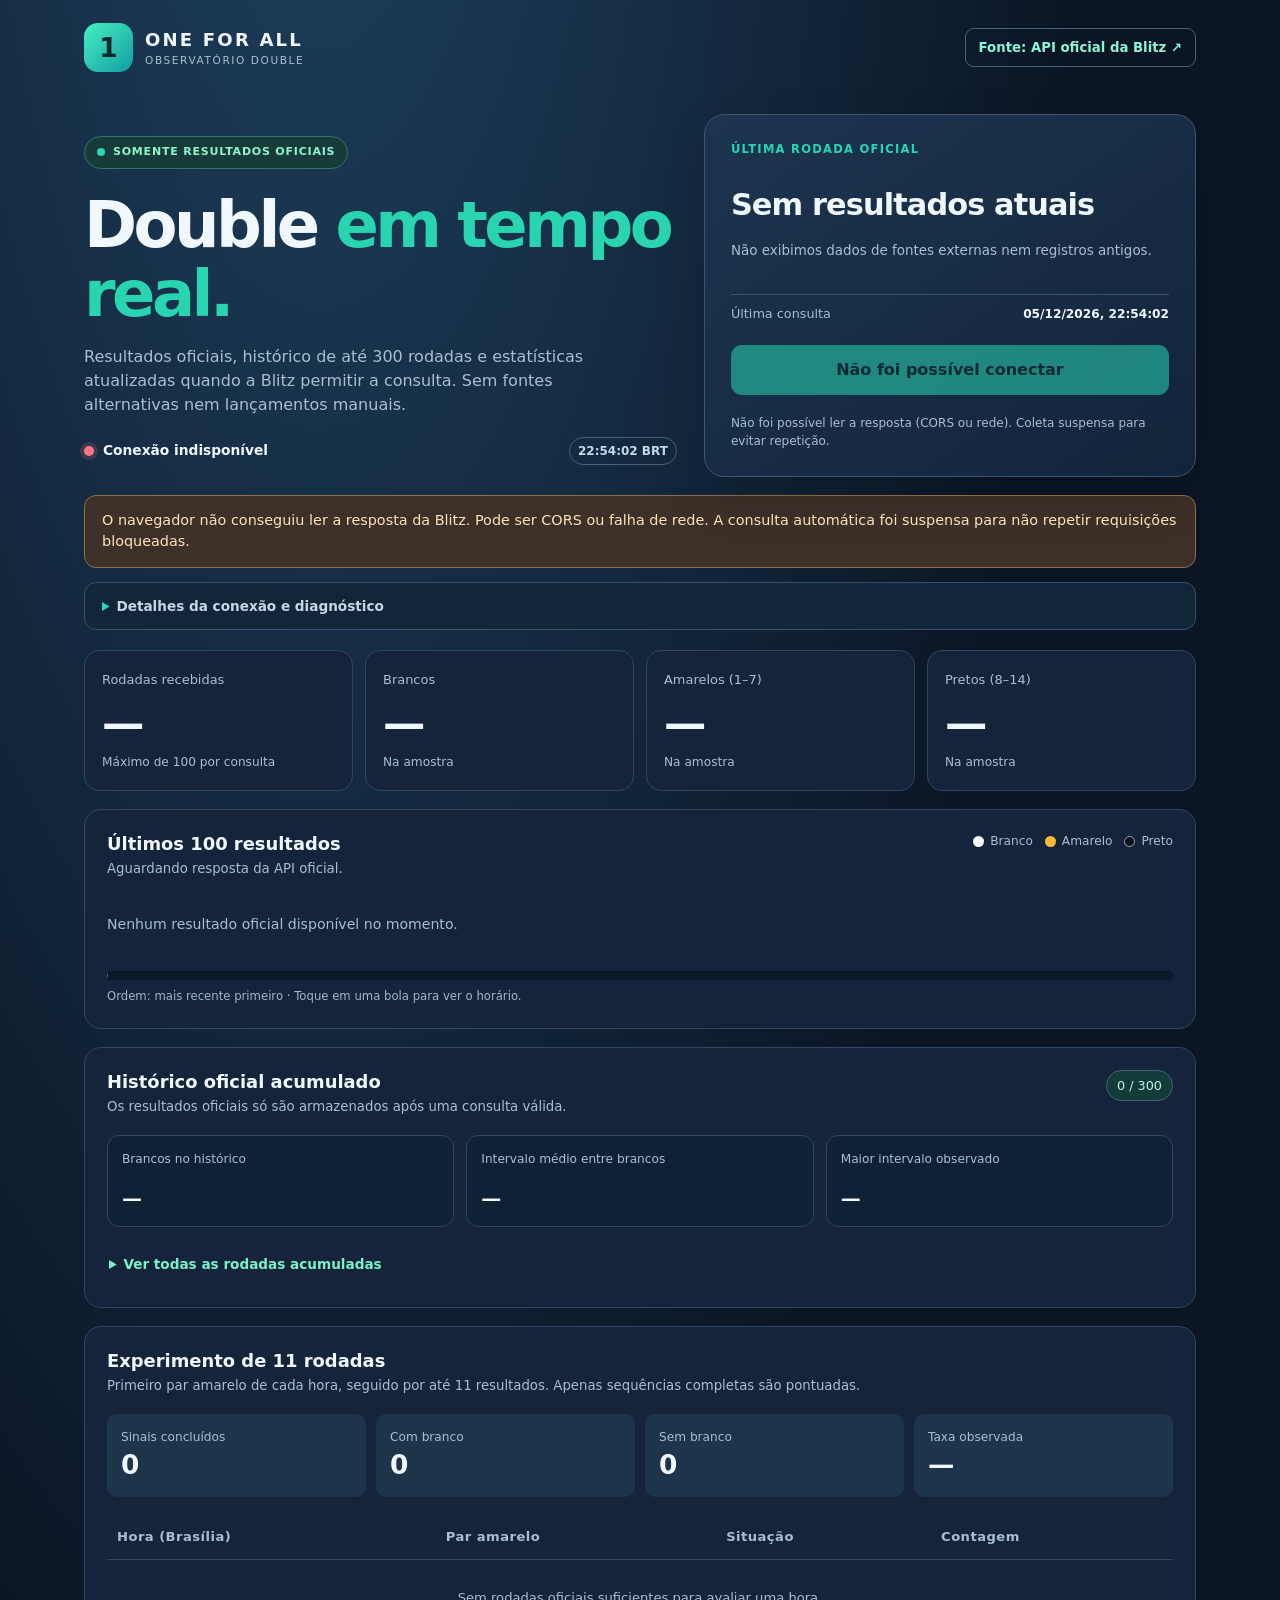
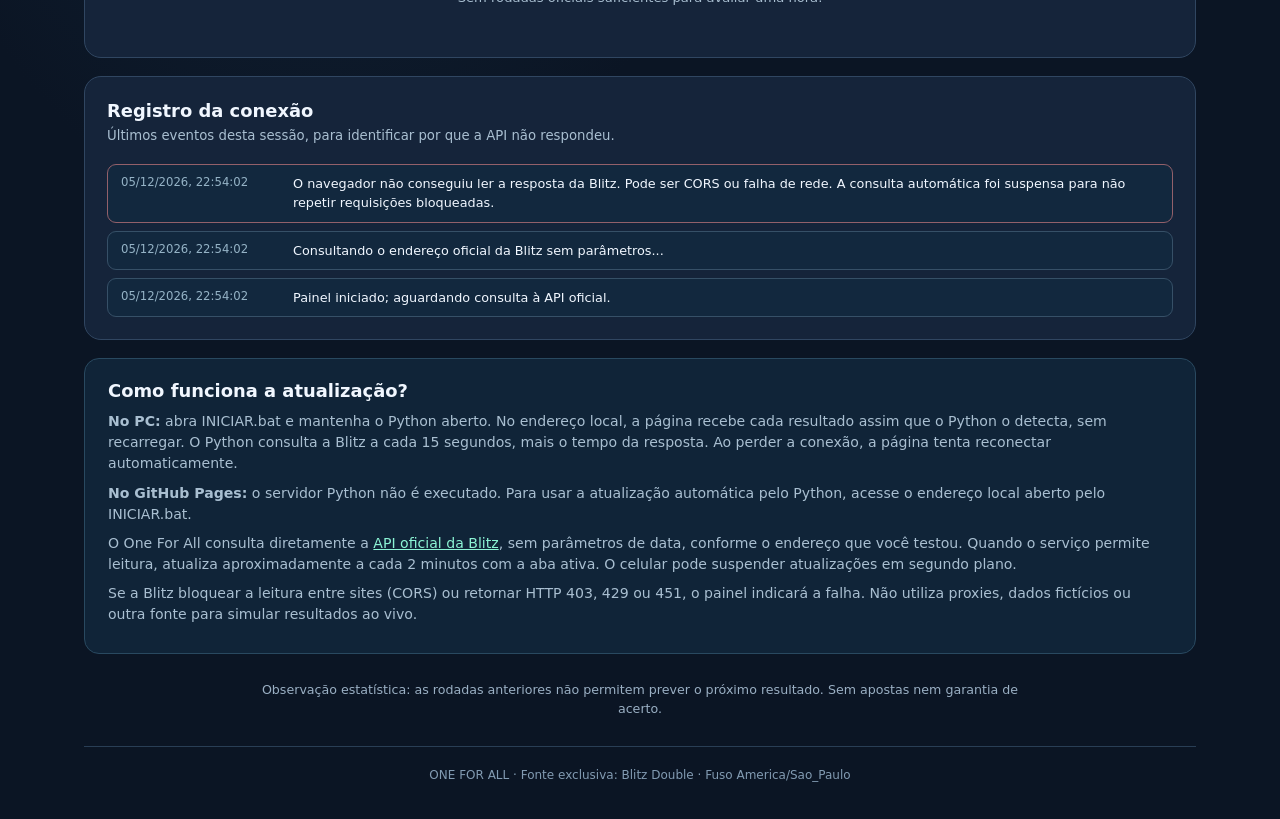
==== commit 1c71fdd5: "Preserva acentuação UTF-8 na publicação dos arquivos" ====
--- a/index.html
+++ b/index.html
@@ -6,7 +6,7 @@
   <meta name="color-scheme" content="dark">
   <meta name="apple-mobile-web-app-title" content="One For All">
   <meta name="theme-color" content="#091521">
-  <meta name="description" content="One For All: painel de monitoramento estat�stico dos �ltimos 100 resultados oficiais do Double da Blitz.">
+  <meta name="description" content="One For All: painel de monitoramento estatístico dos últimos 100 resultados oficiais do Double da Blitz.">
   <title>One For All | Double ao vivo</title>
   <link rel="stylesheet" href="./style.css">
   <script src="./app.js?v=20261115-stream-local" defer></script>
@@ -14,8 +14,8 @@
 <body>
   <div class="shell">
     <header class="topbar">
-      <div class="brand"><span class="brand-icon">1</span><div><strong>ONE FOR ALL</strong><small>OBSERVAT�RIO DOUBLE</small></div></div>
-      <a class="source-link" id="apiLink" href="https://blitz4.casino/api/singleplayer-originals/originals/roulette_games/recent/history/1" target="_blank" rel="noopener noreferrer">Fonte: API oficial da Blitz <span aria-hidden="true">?</span></a>
+      <div class="brand"><span class="brand-icon">1</span><div><strong>ONE FOR ALL</strong><small>OBSERVATÓRIO DOUBLE</small></div></div>
+      <a class="source-link" id="apiLink" href="https://blitz4.casino/api/singleplayer-originals/originals/roulette_games/recent/history/1" target="_blank" rel="noopener noreferrer">Fonte: API oficial da Blitz <span aria-hidden="true">↗</span></a>
     </header>
 
     <main>
@@ -23,104 +23,104 @@
         <div class="hero-heading">
           <div class="eyebrow"><span class="eyebrow-dot"></span> SOMENTE RESULTADOS OFICIAIS</div>
           <h1>Double <span>em tempo real.</span></h1>
-          <p>Resultados oficiais, hist�rico de at� 300 rodadas e estat�sticas atualizadas quando a Blitz permitir a consulta. Sem fontes alternativas nem lan�amentos manuais.</p>
+          <p>Resultados oficiais, histórico de até 300 rodadas e estatísticas atualizadas quando a Blitz permitir a consulta. Sem fontes alternativas nem lançamentos manuais.</p>
           <div class="connection">
             <span class="status-dot" id="statusDot" aria-hidden="true"></span>
             <span id="statusBadge" aria-live="polite">Conectando...</span>
-            <span class="live-clock" id="liveClock" aria-label="Hor�rio de Bras�lia">--:--:--</span>
+            <span class="live-clock" id="liveClock" aria-label="Horário de Brasília">--:--:--</span>
           </div>
         </div>
         <div class="status-panel">
-          <div class="small-label">�LTIMA RODADA OFICIAL</div>
-          <div class="last-result" id="lastResult">Aguardando conex�o</div>
-          <p id="lastResultDetails">O primeiro carregamento acontecer� automaticamente.</p>
-          <div class="sync-meta"><span>�ltima consulta</span><strong id="lastChecked">Ainda n�o realizada</strong></div>
+          <div class="small-label">ÚLTIMA RODADA OFICIAL</div>
+          <div class="last-result" id="lastResult">Aguardando conexão</div>
+          <p id="lastResultDetails">O primeiro carregamento acontecerá automaticamente.</p>
+          <div class="sync-meta"><span>Última consulta</span><strong id="lastChecked">Ainda não realizada</strong></div>
           <button id="refreshBtn" class="action" type="button">Atualizar agora</button>
-          <p class="hint" id="nextUpdate">A atualiza��o � autom�tica enquanto esta p�gina estiver aberta.</p>
+          <p class="hint" id="nextUpdate">A atualização é automática enquanto esta página estiver aberta.</p>
         </div>
       </section>
 
       <div id="notice" class="notice neutral" role="status" aria-live="polite">
-        Consultando a API oficial sem filtros de data, com at� 100 resultados.
+        Consultando a API oficial sem filtros de data, com até 100 resultados.
       </div>
-      <details class="request-info" aria-label="Diagn�stico da conex�o">
-        <summary>Detalhes da conex�o e diagn�stico</summary>
-        <div class="details-inner"><strong>Endere�o consultado</strong>
+      <details class="request-info" aria-label="Diagnóstico da conexão">
+        <summary>Detalhes da conexão e diagnóstico</summary>
+        <div class="details-inner"><strong>Endereço consultado</strong>
           <code id="requestedUrl">https://blitz4.casino/api/singleplayer-originals/originals/roulette_games/recent/history/1?</code>
-          <p id="requestInfo" aria-live="polite">Aguardando resposta. Abrir a URL diretamente n�o garante autoriza��o de leitura entre dom�nios.</p>
+          <p id="requestInfo" aria-live="polite">Aguardando resposta. Abrir a URL diretamente não garante autorização de leitura entre domínios.</p>
         </div>
       </details>
 
-      <section class="stats" aria-label="Estat�sticas das rodadas oficiais">
-        <div class="stat"><span>Rodadas recebidas</span><strong id="sampleTotal">-</strong><small>M�ximo de 100 por consulta</small></div>
-        <div class="stat"><span>Brancos</span><strong id="countWhite">-</strong><small id="pctWhite">Na amostra</small></div>
-        <div class="stat"><span>Amarelos (1-7)</span><strong id="countYellow">-</strong><small id="pctYellow">Na amostra</small></div>
-        <div class="stat"><span>Pretos (8-14)</span><strong id="countBlack">-</strong><small id="pctBlack">Na amostra</small></div>
+      <section class="stats" aria-label="Estatísticas das rodadas oficiais">
+        <div class="stat"><span>Rodadas recebidas</span><strong id="sampleTotal">—</strong><small>Máximo de 100 por consulta</small></div>
+        <div class="stat"><span>Brancos</span><strong id="countWhite">—</strong><small id="pctWhite">Na amostra</small></div>
+        <div class="stat"><span>Amarelos (1–7)</span><strong id="countYellow">—</strong><small id="pctYellow">Na amostra</small></div>
+        <div class="stat"><span>Pretos (8–14)</span><strong id="countBlack">—</strong><small id="pctBlack">Na amostra</small></div>
       </section>
 
       <section class="panel">
         <div class="panel-title">
-          <div><h2>�ltimos 100 resultados</h2><p id="sampleDescription">Aguardando os dados oficiais.</p></div>
+          <div><h2>Últimos 100 resultados</h2><p id="sampleDescription">Aguardando os dados oficiais.</p></div>
           <div class="legend"><span><i class="ball-key key-white"></i>Branco</span><span><i class="ball-key key-yellow"></i>Amarelo</span><span><i class="ball-key key-black"></i>Preto</span></div>
         </div>
-        <div class="rounds" id="rounds" aria-label="Resultados da API oficial">Os resultados aparecer�o quando a Blitz permitir a consulta.</div>
-        <div class="frequency-bars" aria-label="Frequ�ncia das cores na �ltima amostra">
+        <div class="rounds" id="rounds" aria-label="Resultados da API oficial">Os resultados aparecerão quando a Blitz permitir a consulta.</div>
+        <div class="frequency-bars" aria-label="Frequência das cores na última amostra">
           <span class="bar-segment white-segment" id="barWhite"></span>
           <span class="bar-segment yellow-segment" id="barYellow"></span>
           <span class="bar-segment black-segment" id="barBlack"></span>
         </div>
-        <p class="sample-footnote">Ordem: mais recente primeiro � Toque em uma bola para ver o hor�rio.</p>
+        <p class="sample-footnote">Ordem: mais recente primeiro · Toque em uma bola para ver o horário.</p>
       </section>
 
       <section class="panel" id="historico300">
         <div class="panel-title">
-          <div><h2>Hist�rico oficial acumulado</h2><p id="archiveDescription">At� 300 rodadas recebidas em consultas autorizadas. O hist�rico n�o � uma conex�o ao vivo.</p></div>
+          <div><h2>Histórico oficial acumulado</h2><p id="archiveDescription">Até 300 rodadas recebidas em consultas autorizadas. O histórico não é uma conexão ao vivo.</p></div>
           <span class="history-count" id="archiveCount">0 / 300</span>
         </div>
         <div class="archive-metrics">
-          <div><span>Brancos no hist�rico</span><strong id="archiveWhites">-</strong></div>
-          <div><span>Intervalo m�dio entre brancos</span><strong id="archiveMeanGap">-</strong></div>
-          <div><span>Maior intervalo observado</span><strong id="archiveMaxGap">-</strong></div>
+          <div><span>Brancos no histórico</span><strong id="archiveWhites">—</strong></div>
+          <div><span>Intervalo médio entre brancos</span><strong id="archiveMeanGap">—</strong></div>
+          <div><span>Maior intervalo observado</span><strong id="archiveMaxGap">—</strong></div>
         </div>
         <details class="archive-disclosure">
           <summary>Ver todas as rodadas acumuladas</summary>
-          <div class="rounds history-rounds" id="archiveRounds">O hist�rico ficar� dispon�vel ap�s uma consulta oficial bem-sucedida.</div>
+          <div class="rounds history-rounds" id="archiveRounds">O histórico ficará disponível após uma consulta oficial bem-sucedida.</div>
         </details>
       </section>
 
       <section class="panel">
         <div class="panel-title">
-          <div><h2>Experimento de 11 rodadas</h2><p>Primeiro par amarelo de cada hora, seguido por at� 11 resultados. Apenas sequ�ncias completas s�o pontuadas.</p></div>
+          <div><h2>Experimento de 11 rodadas</h2><p>Primeiro par amarelo de cada hora, seguido por até 11 resultados. Apenas sequências completas são pontuadas.</p></div>
         </div>
         <div class="experiment-overview">
-          <div><span>Sinais conclu�dos</span><strong id="signalTotal">0</strong></div>
+          <div><span>Sinais concluídos</span><strong id="signalTotal">0</strong></div>
           <div><span>Com branco</span><strong id="signalHits">0</strong></div>
           <div><span>Sem branco</span><strong id="signalMisses">0</strong></div>
-          <div><span>Taxa observada</span><strong id="signalRate">-</strong></div>
+          <div><span>Taxa observada</span><strong id="signalRate">—</strong></div>
         </div>
         <div class="table-container">
           <table>
-            <thead><tr><th>Hora (Bras�lia)</th><th>Par amarelo</th><th>Situa��o</th><th>Contagem</th></tr></thead>
+            <thead><tr><th>Hora (Brasília)</th><th>Par amarelo</th><th>Situação</th><th>Contagem</th></tr></thead>
             <tbody id="historyRows"><tr><td class="empty" colspan="4">Aguardando rodadas suficientes.</td></tr></tbody>
           </table>
         </div>
       </section>
 
       <section class="panel connection-history">
-        <div class="panel-title"><div><h2>Registro da conex�o</h2><p>�ltimos eventos desta sess�o, para identificar por que a API n�o respondeu.</p></div></div>
-        <div class="event-list" id="eventList">Aguardando primeiro teste de conex�o.</div>
+        <div class="panel-title"><div><h2>Registro da conexão</h2><p>Últimos eventos desta sessão, para identificar por que a API não respondeu.</p></div></div>
+        <div class="event-list" id="eventList">Aguardando primeiro teste de conexão.</div>
       </section>
 
       <section class="help">
-        <h2>Como funciona a atualiza��o?</h2>
-        <p><strong>No PC:</strong> abra INICIAR.bat e mantenha o Python aberto. No endere�o local, a p�gina recebe cada resultado assim que o Python o detecta, sem recarregar. O Python consulta a Blitz a cada 15 segundos, mais o tempo da resposta. Ao perder a conex�o, a p�gina tenta reconectar automaticamente.</p>
-        <p><strong>No GitHub Pages:</strong> o servidor Python n�o � executado. Para usar a atualiza��o autom�tica pelo Python, acesse o endere�o local aberto pelo INICIAR.bat.</p>
-        <p>O One For All consulta diretamente a <a id="apiInfoLink" href="https://blitz4.casino/api/singleplayer-originals/originals/roulette_games/recent/history/1" target="_blank" rel="noopener noreferrer">API oficial da Blitz</a>, sem par�metros de data, conforme o endere�o que voc� testou. Quando o servi�o permite leitura, atualiza aproximadamente a cada 2 minutos com a aba ativa. O celular pode suspender atualiza��es em segundo plano.</p>
-        <p>Se a Blitz bloquear a leitura entre sites (CORS) ou retornar HTTP 403, 429 ou 451, o painel indicar� a falha. N�o utiliza proxies, dados fict�cios ou outra fonte para simular resultados ao vivo.</p>
+        <h2>Como funciona a atualização?</h2>
+        <p><strong>No PC:</strong> abra INICIAR.bat e mantenha o Python aberto. No endereço local, a página recebe cada resultado assim que o Python o detecta, sem recarregar. O Python consulta a Blitz a cada 15 segundos, mais o tempo da resposta. Ao perder a conexão, a página tenta reconectar automaticamente.</p>
+        <p><strong>No GitHub Pages:</strong> o servidor Python não é executado. Para usar a atualização automática pelo Python, acesse o endereço local aberto pelo INICIAR.bat.</p>
+        <p>O One For All consulta diretamente a <a id="apiInfoLink" href="https://blitz4.casino/api/singleplayer-originals/originals/roulette_games/recent/history/1" target="_blank" rel="noopener noreferrer">API oficial da Blitz</a>, sem parâmetros de data, conforme o endereço que você testou. Quando o serviço permite leitura, atualiza aproximadamente a cada 2 minutos com a aba ativa. O celular pode suspender atualizações em segundo plano.</p>
+        <p>Se a Blitz bloquear a leitura entre sites (CORS) ou retornar HTTP 403, 429 ou 451, o painel indicará a falha. Não utiliza proxies, dados fictícios ou outra fonte para simular resultados ao vivo.</p>
       </section>
-      <p class="disclaimer">Observa��o estat�stica: as rodadas anteriores n�o permitem prever o pr�ximo resultado. Sem apostas nem garantia de acerto.</p>
+      <p class="disclaimer">Observação estatística: as rodadas anteriores não permitem prever o próximo resultado. Sem apostas nem garantia de acerto.</p>
     </main>
-    <footer>ONE FOR ALL � Fonte exclusiva: Blitz Double � Fuso America/Sao_Paulo</footer>
+    <footer>ONE FOR ALL · Fonte exclusiva: Blitz Double · Fuso America/Sao_Paulo</footer>
   </div>
 </body>
 </html>
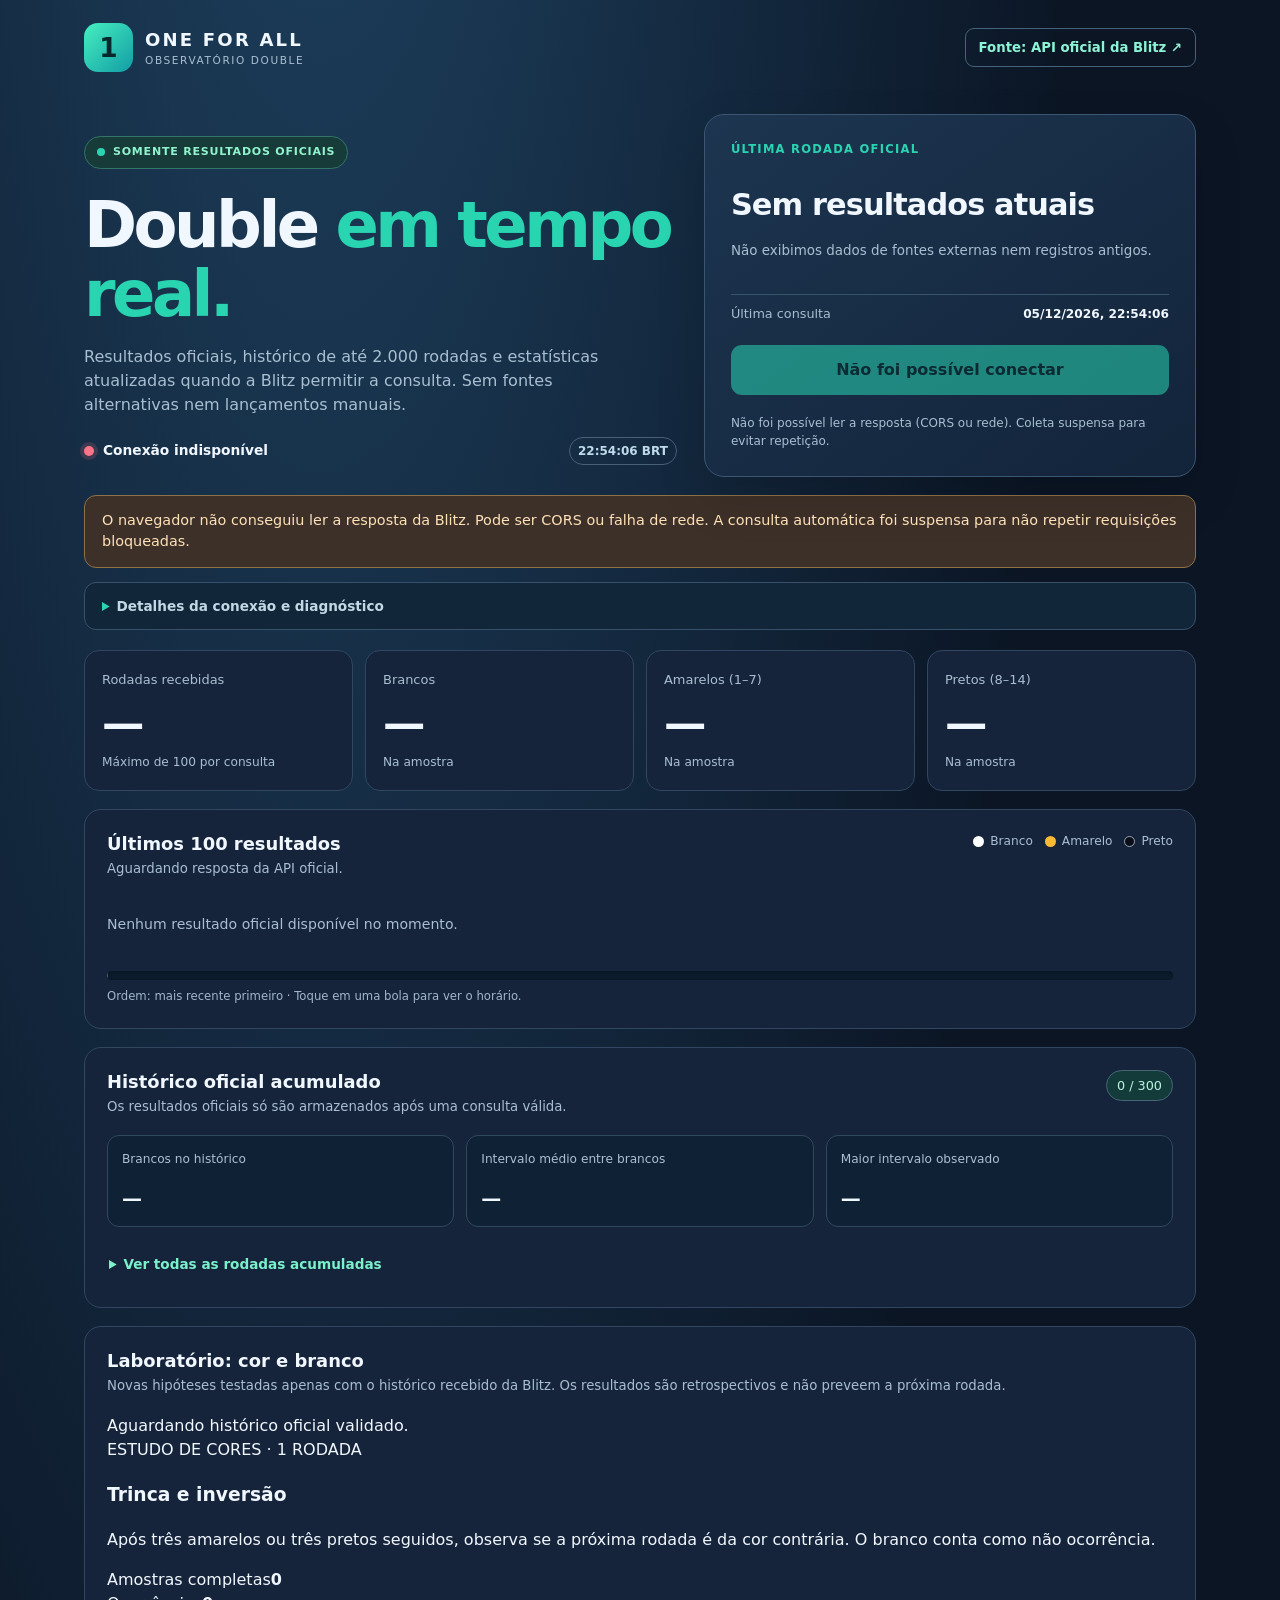
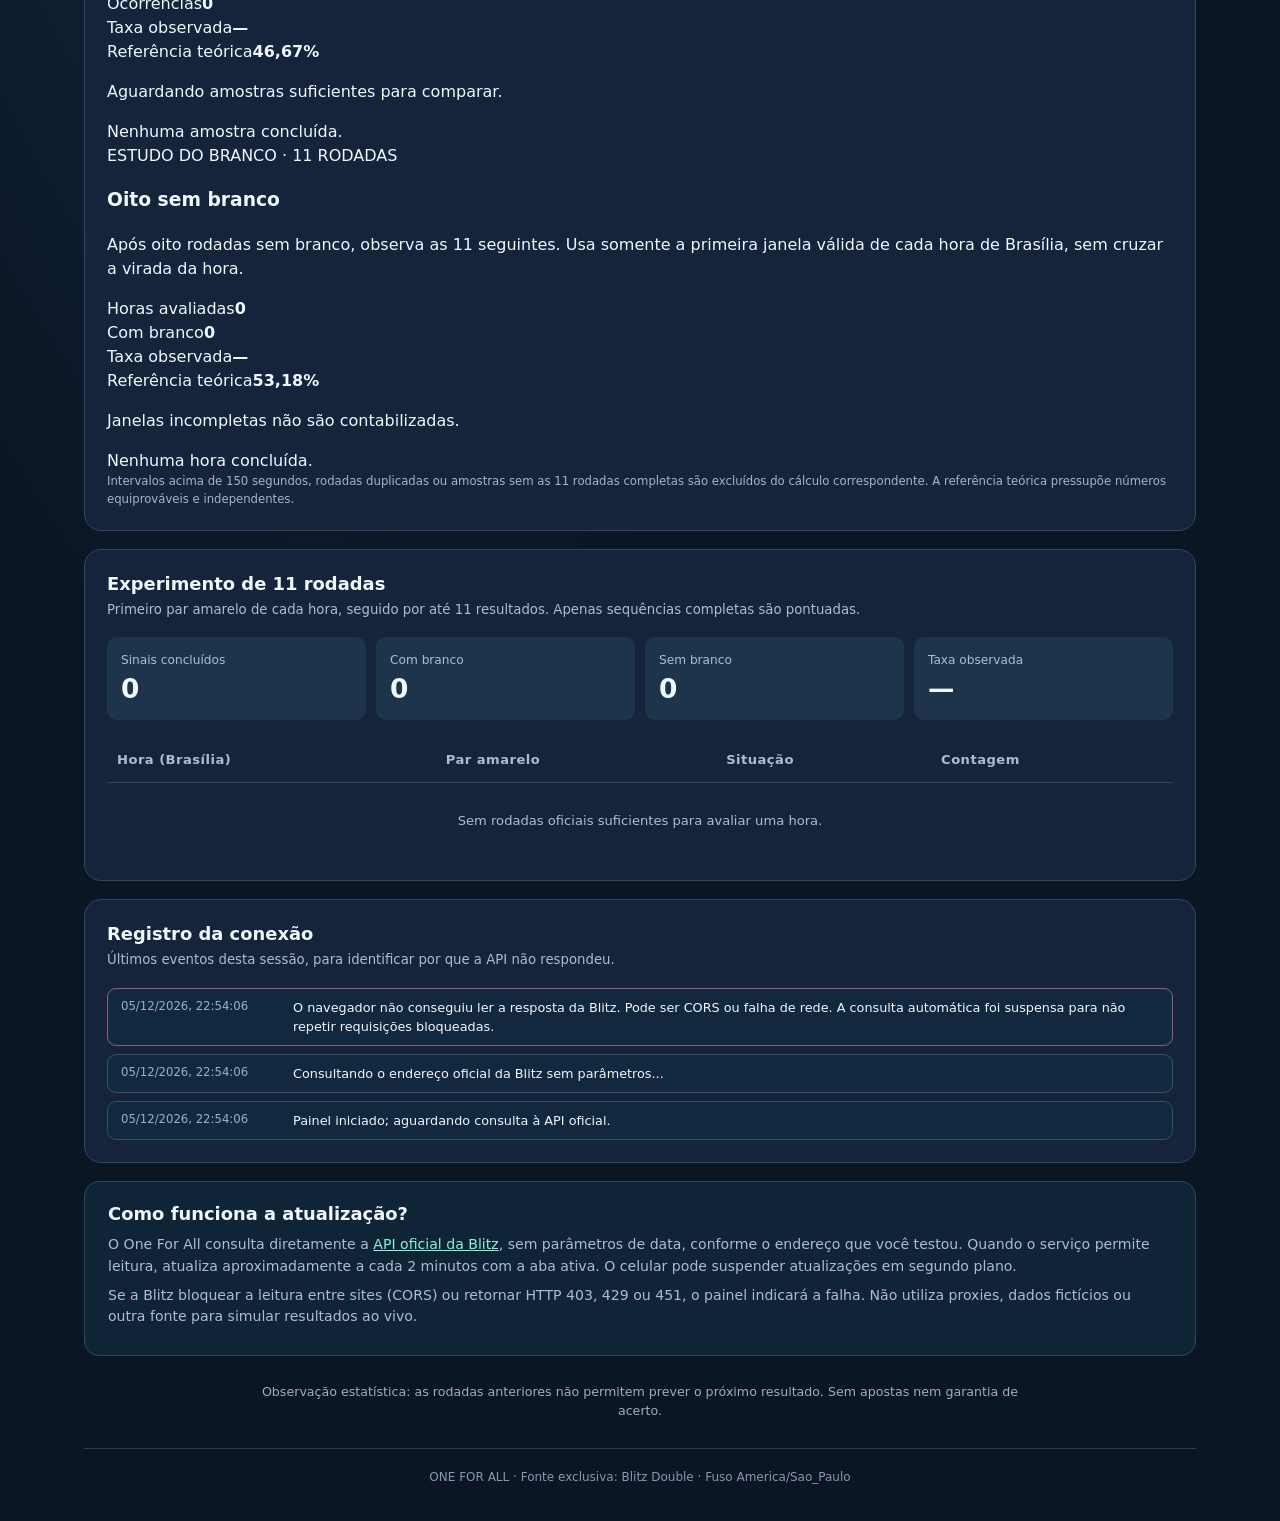
==== commit 47b6606c: "Adiciona painel de pesquisa de cor e branco ao One For All e apresenta histórico até 2000" ====
--- a/index.html
+++ b/index.html
@@ -9,7 +9,8 @@
   <meta name="description" content="One For All: painel de monitoramento estatístico dos últimos 100 resultados oficiais do Double da Blitz.">
   <title>One For All | Double ao vivo</title>
   <link rel="stylesheet" href="./style.css">
-  <script src="./app.js?v=20261115-stream-local" defer></script>
+  <script src="./strategy-lab.js?v=20261115-lab-cor-branco" defer></script>
+  <script src="./app.js?v=20261115-lab-cor-branco" defer></script>
 </head>
 <body>
   <div class="shell">
@@ -23,7 +24,7 @@
         <div class="hero-heading">
           <div class="eyebrow"><span class="eyebrow-dot"></span> SOMENTE RESULTADOS OFICIAIS</div>
           <h1>Double <span>em tempo real.</span></h1>
-          <p>Resultados oficiais, histórico de até 300 rodadas e estatísticas atualizadas quando a Blitz permitir a consulta. Sem fontes alternativas nem lançamentos manuais.</p>
+          <p>Resultados oficiais, histórico de até 2.000 rodadas e estatísticas atualizadas quando a Blitz permitir a consulta. Sem fontes alternativas nem lançamentos manuais.</p>
           <div class="connection">
             <span class="status-dot" id="statusDot" aria-hidden="true"></span>
             <span id="statusBadge" aria-live="polite">Conectando...</span>
@@ -74,8 +75,8 @@
 
       <section class="panel" id="historico300">
         <div class="panel-title">
-          <div><h2>Histórico oficial acumulado</h2><p id="archiveDescription">Até 300 rodadas recebidas em consultas autorizadas. O histórico não é uma conexão ao vivo.</p></div>
-          <span class="history-count" id="archiveCount">0 / 300</span>
+          <div><h2>Histórico oficial acumulado</h2><p id="archiveDescription">Até 2.000 rodadas acumuladas em consultas autorizadas. O histórico não é uma conexão ao vivo.</p></div>
+          <span class="history-count" id="archiveCount">0 / 2000</span>
         </div>
         <div class="archive-metrics">
           <div><span>Brancos no histórico</span><strong id="archiveWhites">—</strong></div>
@@ -86,6 +87,47 @@
           <summary>Ver todas as rodadas acumuladas</summary>
           <div class="rounds history-rounds" id="archiveRounds">O histórico ficará disponível após uma consulta oficial bem-sucedida.</div>
         </details>
+      </section>
+
+      <section class="panel strategy-lab" id="strategyLab">
+        <div class="panel-title">
+          <div>
+            <h2>Laboratório: cor e branco</h2>
+            <p>Novas hipóteses testadas apenas com o histórico recebido da Blitz. Os resultados são retrospectivos e não preveem a próxima rodada.</p>
+          </div>
+        </div>
+        <div class="lab-availability" id="strategySourceState" role="status">
+          Aguardando histórico oficial validado.
+        </div>
+        <div class="strategy-grid">
+          <article class="strategy-card" aria-labelledby="strategyColorTitle">
+            <div class="strategy-kind">ESTUDO DE CORES · 1 RODADA</div>
+            <h3 id="strategyColorTitle">Trinca e inversão</h3>
+            <p>Após três amarelos ou três pretos seguidos, observa se a próxima rodada é da cor contrária. O branco conta como não ocorrência.</p>
+            <div class="strategy-metrics">
+              <div><span>Amostras completas</span><strong id="strategyColorSamples">0</strong></div>
+              <div><span>Ocorrências</span><strong id="strategyColorHits">0</strong></div>
+              <div><span>Taxa observada</span><strong id="strategyColorRate">—</strong></div>
+              <div><span>Referência teórica</span><strong>46,67%</strong></div>
+            </div>
+            <p class="strategy-note" id="strategyColorConfidence">Aguardando amostras suficientes para comparar.</p>
+            <div class="strategy-events" id="strategyColorEvents">Nenhuma amostra concluída.</div>
+          </article>
+          <article class="strategy-card" aria-labelledby="strategyWhiteTitle">
+            <div class="strategy-kind">ESTUDO DO BRANCO · 11 RODADAS</div>
+            <h3 id="strategyWhiteTitle">Oito sem branco</h3>
+            <p>Após oito rodadas sem branco, observa as 11 seguintes. Usa somente a primeira janela válida de cada hora de Brasília, sem cruzar a virada da hora.</p>
+            <div class="strategy-metrics">
+              <div><span>Horas avaliadas</span><strong id="strategyWhiteSamples">0</strong></div>
+              <div><span>Com branco</span><strong id="strategyWhiteHits">0</strong></div>
+              <div><span>Taxa observada</span><strong id="strategyWhiteRate">—</strong></div>
+              <div><span>Referência teórica</span><strong>53,18%</strong></div>
+            </div>
+            <p class="strategy-note" id="strategyWhiteConfidence">Janelas incompletas não são contabilizadas.</p>
+            <div class="strategy-events" id="strategyWhiteEvents">Nenhuma hora concluída.</div>
+          </article>
+        </div>
+        <p class="sample-footnote">Intervalos acima de 150 segundos, rodadas duplicadas ou amostras sem as 11 rodadas completas são excluídos do cálculo correspondente. A referência teórica pressupõe números equiprováveis e independentes.</p>
       </section>
 
       <section class="panel">
@@ -113,8 +155,6 @@
 
       <section class="help">
         <h2>Como funciona a atualização?</h2>
-        <p><strong>No PC:</strong> abra INICIAR.bat e mantenha o Python aberto. No endereço local, a página recebe cada resultado assim que o Python o detecta, sem recarregar. O Python consulta a Blitz a cada 15 segundos, mais o tempo da resposta. Ao perder a conexão, a página tenta reconectar automaticamente.</p>
-        <p><strong>No GitHub Pages:</strong> o servidor Python não é executado. Para usar a atualização automática pelo Python, acesse o endereço local aberto pelo INICIAR.bat.</p>
         <p>O One For All consulta diretamente a <a id="apiInfoLink" href="https://blitz4.casino/api/singleplayer-originals/originals/roulette_games/recent/history/1" target="_blank" rel="noopener noreferrer">API oficial da Blitz</a>, sem parâmetros de data, conforme o endereço que você testou. Quando o serviço permite leitura, atualiza aproximadamente a cada 2 minutos com a aba ativa. O celular pode suspender atualizações em segundo plano.</p>
         <p>Se a Blitz bloquear a leitura entre sites (CORS) ou retornar HTTP 403, 429 ou 451, o painel indicará a falha. Não utiliza proxies, dados fictícios ou outra fonte para simular resultados ao vivo.</p>
       </section>
@@ -123,4 +163,4 @@
     <footer>ONE FOR ALL · Fonte exclusiva: Blitz Double · Fuso America/Sao_Paulo</footer>
   </div>
 </body>
-</html>
+</html>
